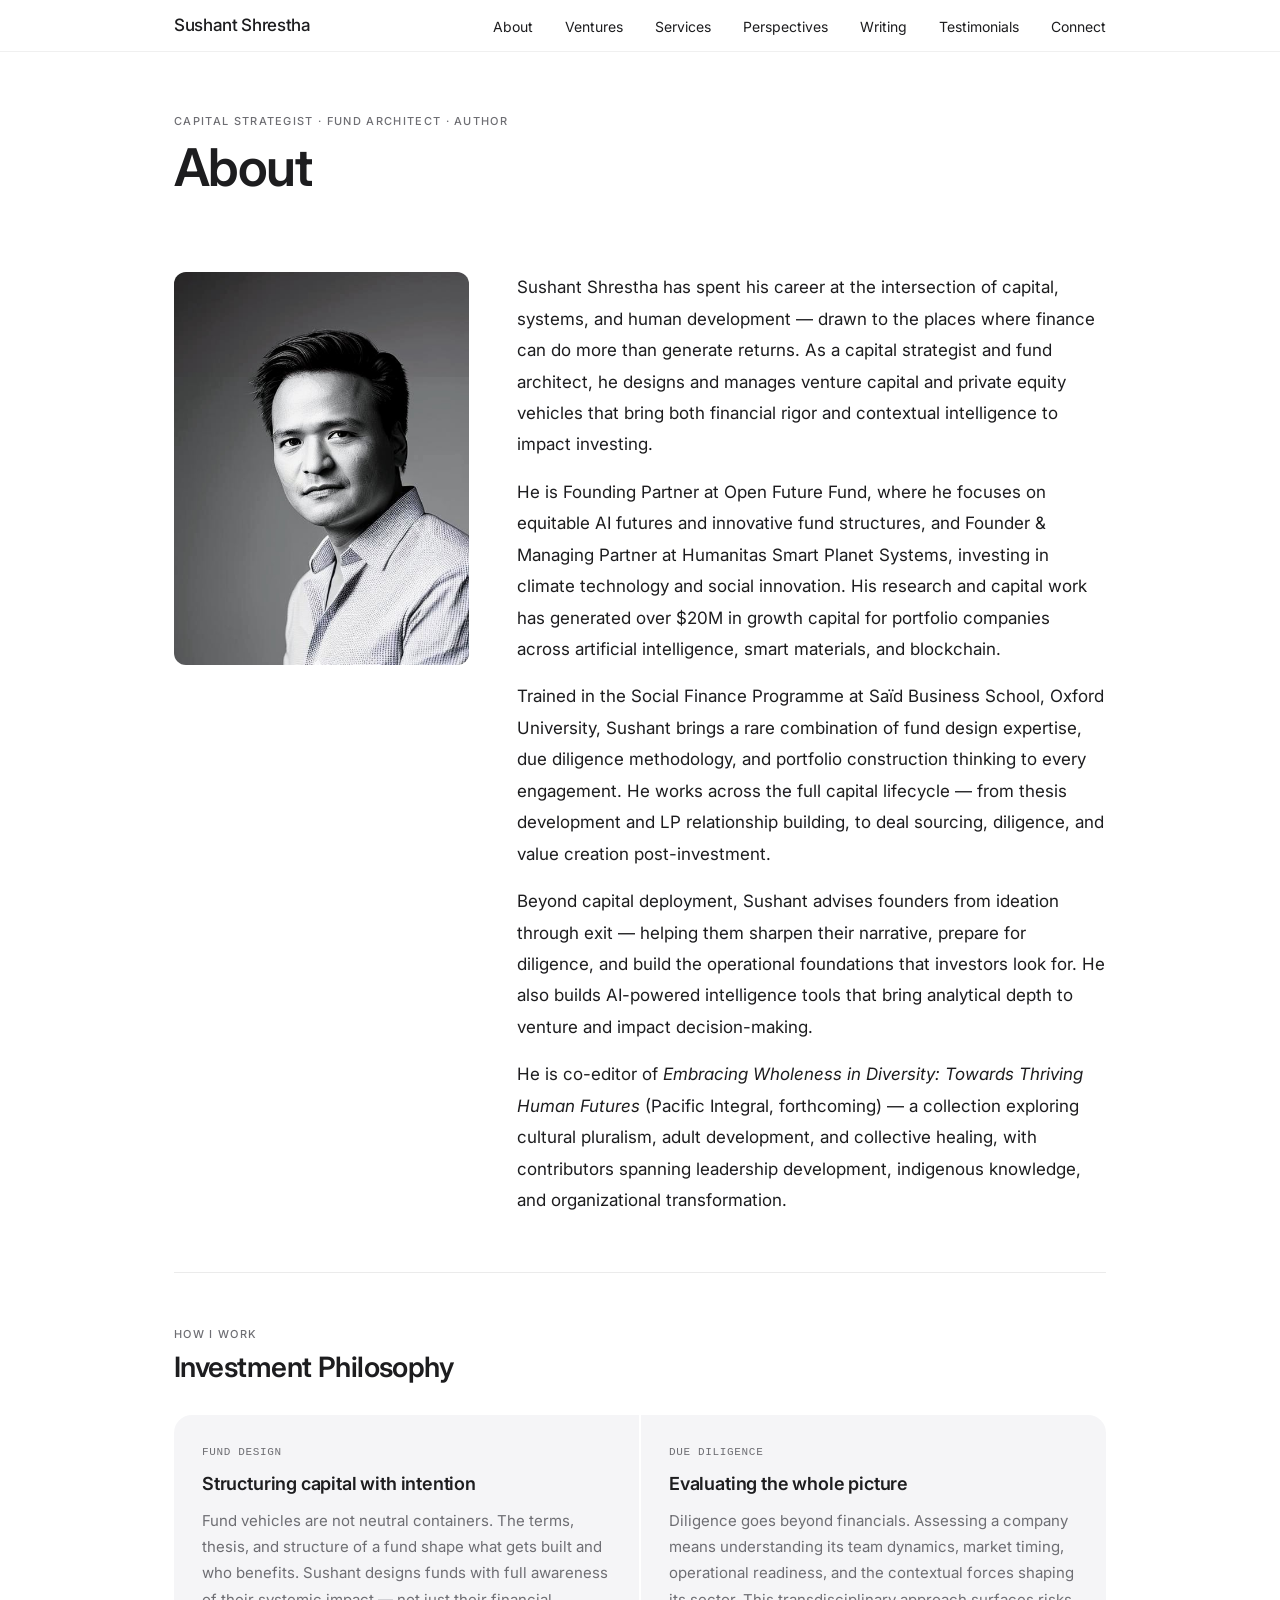
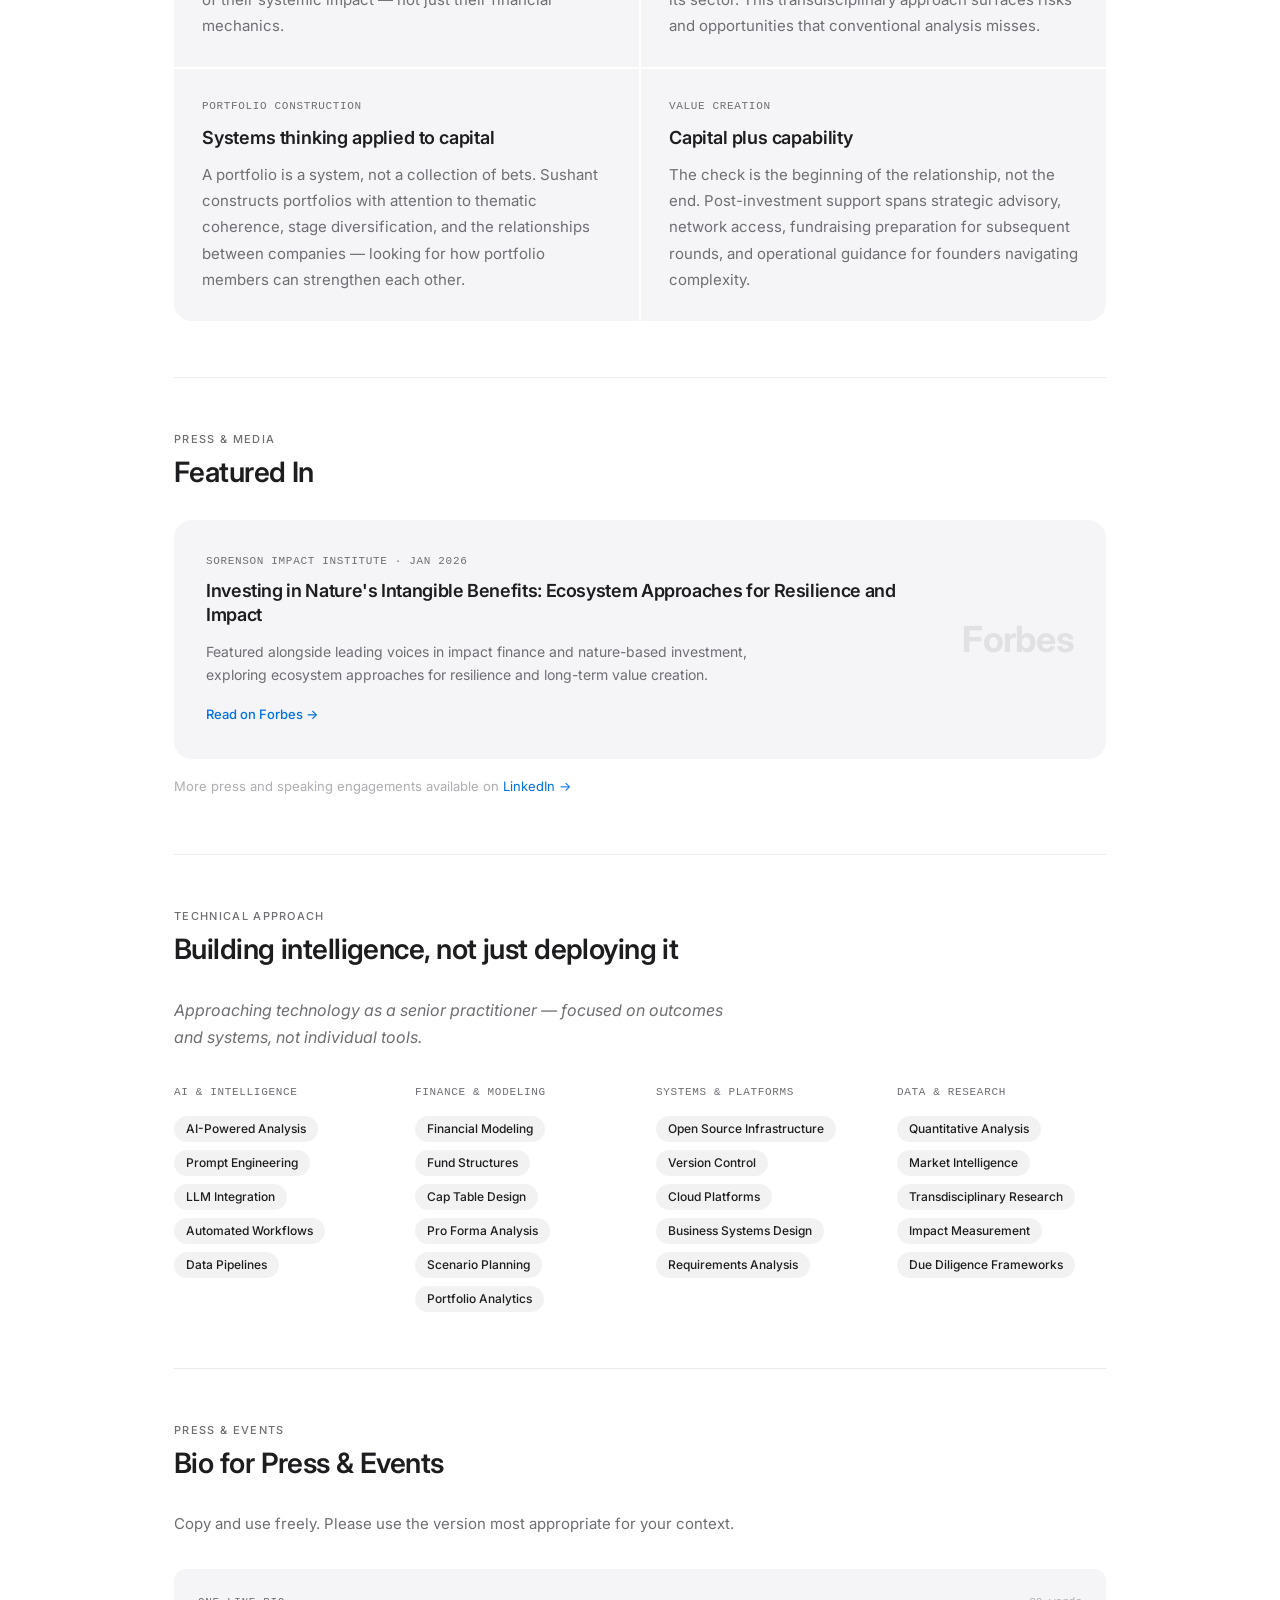
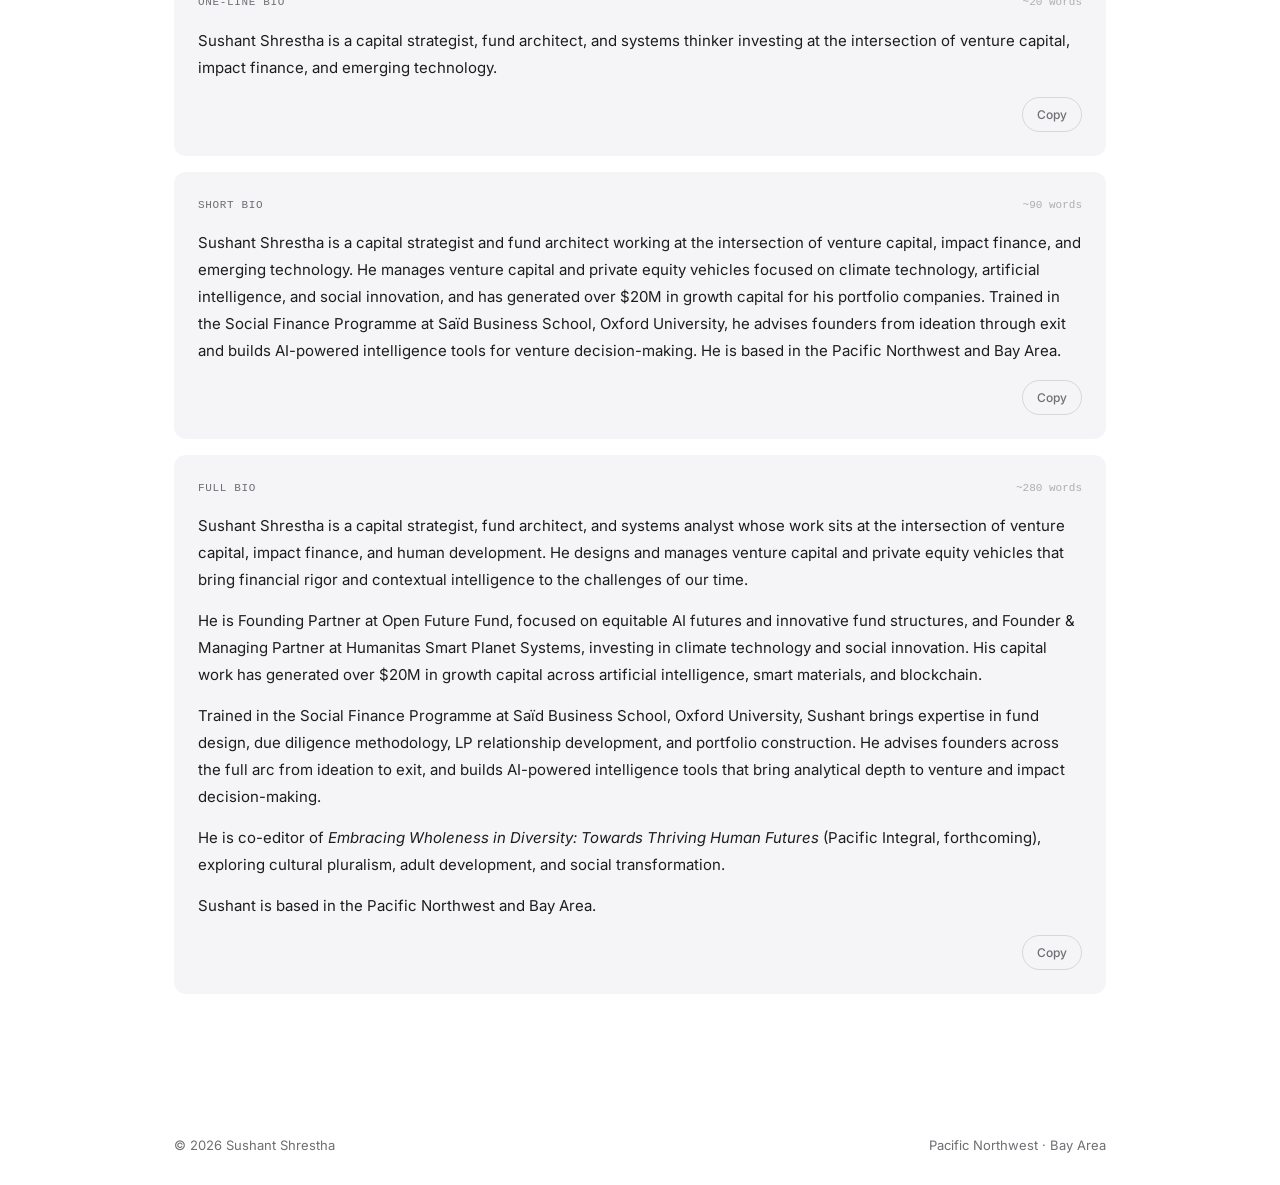
==== pages/about.html @ 0c456485 "Fix headshot image path" ====
﻿<!DOCTYPE html>
<html lang="en">
<head>
  <meta charset="UTF-8">
  <meta name="viewport" content="width=device-width, initial-scale=1.0">
  <meta name="description" content="About Sushant Shrestha — capital strategist, fund architect, and systems thinker investing at the intersection of venture capital, impact finance, and emerging technology.">
  <title>About | Sushant Shrestha</title>
  <link rel="preconnect" href="https://fonts.googleapis.com">
  <link rel="preconnect" href="https://fonts.gstatic.com" crossorigin>
  <link href="https://fonts.googleapis.com/css2?family=Inter:wght@300;400;500;600&display=swap" rel="stylesheet">
  <link rel="stylesheet" href="../assets/css/main.css">
</head>
<body>

  <!-- ── HEADER ── -->
  <header class="site-header">
    <nav class="site-nav" aria-label="Primary">
      <a href="../index.html" class="nav-logo" aria-label="Sushant Shrestha — home">
        <span class="nav-logo-name">Sushant Shrestha</span>
        <span class="nav-logo-tag">VENTURE CAPITAL · SYSTEMS ANALYST · AUTHOR</span>
      </a>
      <button class="nav-toggle" aria-expanded="false" aria-label="Open menu" aria-controls="nav-links">
        <span></span><span></span><span></span>
      </button>
      <ul class="nav-links" id="nav-links">
        <li><a href="about.html">About</a></li>
        <li><a href="ventures.html">Ventures</a></li>
        <li><a href="services.html">Services</a></li>
        <li><a href="teaching.html">Perspectives</a></li>
        <li><a href="writing.html">Writing</a></li>
        <li><a href="testimonials.html">Testimonials</a></li>
        <li><a href="connect.html">Connect</a></li>
      </ul>
    </nav>
  </header>

  <main>

    <!-- ── PAGE HEADER ── -->
    <section class="page-hero">
      <div class="page-hero-inner">
        <p class="kicker">CAPITAL STRATEGIST · FUND ARCHITECT · AUTHOR</p>
        <h1 class="page-hero-name">About</h1>
      </div>
    </section>

    <!-- ── SECTION 1: Photo + Bio ── -->
    <div class="section">
      <div class="about-bio-grid">

        <!-- Left: Photo + metadata card -->
        <div class="about-photo-col">
          <img
            src="../assets/img/biopic.jpg"
            alt="Sushant Shrestha"
            style="width: 100%; border-radius: 12px; object-fit: cover; object-position: center 8%; aspect-ratio: 3/4; display: block;">
        </div>

        <!-- Right: Bio prose -->
        <div class="about-prose">
          <p>Sushant Shrestha has spent his career at the intersection of capital, systems, and human development — drawn to the places where finance can do more than generate returns. As a capital strategist and fund architect, he designs and manages venture capital and private equity vehicles that bring both financial rigor and contextual intelligence to impact investing.</p>
          <p>He is Founding Partner at Open Future Fund, where he focuses on equitable AI futures and innovative fund structures, and Founder &amp; Managing Partner at Humanitas Smart Planet Systems, investing in climate technology and social innovation. His research and capital work has generated over $20M in growth capital for portfolio companies across artificial intelligence, smart materials, and blockchain.</p>
          <p>Trained in the Social Finance Programme at Saïd Business School, Oxford University, Sushant brings a rare combination of fund design expertise, due diligence methodology, and portfolio construction thinking to every engagement. He works across the full capital lifecycle — from thesis development and LP relationship building, to deal sourcing, diligence, and value creation post-investment.</p>
          <p>Beyond capital deployment, Sushant advises founders from ideation through exit — helping them sharpen their narrative, prepare for diligence, and build the operational foundations that investors look for. He also builds AI-powered intelligence tools that bring analytical depth to venture and impact decision-making.</p>
          <p>He is co-editor of <em>Embracing Wholeness in Diversity: Towards Thriving Human Futures</em> (Pacific Integral, forthcoming) — a collection exploring cultural pluralism, adult development, and collective healing, with contributors spanning leadership development, indigenous knowledge, and organizational transformation.</p>
        </div>

      </div>
    </div>

    <hr class="divider">

    <!-- ── SECTION 2: Investment Philosophy ── -->
    <div class="section">
      <div class="section-label">
        <span class="kicker">HOW I WORK</span>
        <h2 class="section-title">Investment Philosophy</h2>
      </div>
      <div class="philosophy-grid">

        <div class="philosophy-card">
          <p class="philosophy-label">FUND DESIGN</p>
          <h3 class="philosophy-title">Structuring capital with intention</h3>
          <p class="philosophy-body">Fund vehicles are not neutral containers. The terms, thesis, and structure of a fund shape what gets built and who benefits. Sushant designs funds with full awareness of their systemic impact — not just their financial mechanics.</p>
        </div>

        <div class="philosophy-card">
          <p class="philosophy-label">DUE DILIGENCE</p>
          <h3 class="philosophy-title">Evaluating the whole picture</h3>
          <p class="philosophy-body">Diligence goes beyond financials. Assessing a company means understanding its team dynamics, market timing, operational readiness, and the contextual forces shaping its sector. This transdisciplinary approach surfaces risks and opportunities that conventional analysis misses.</p>
        </div>

        <div class="philosophy-card">
          <p class="philosophy-label">PORTFOLIO CONSTRUCTION</p>
          <h3 class="philosophy-title">Systems thinking applied to capital</h3>
          <p class="philosophy-body">A portfolio is a system, not a collection of bets. Sushant constructs portfolios with attention to thematic coherence, stage diversification, and the relationships between companies — looking for how portfolio members can strengthen each other.</p>
        </div>

        <div class="philosophy-card">
          <p class="philosophy-label">VALUE CREATION</p>
          <h3 class="philosophy-title">Capital plus capability</h3>
          <p class="philosophy-body">The check is the beginning of the relationship, not the end. Post-investment support spans strategic advisory, network access, fundraising preparation for subsequent rounds, and operational guidance for founders navigating complexity.</p>
        </div>

      </div>
    </div>

    <hr class="divider">

    <!-- ── PRESS & MEDIA ── -->
    <div class="section">
      <div class="section-label">
        <span class="kicker">PRESS &amp; MEDIA</span>
        <h2 class="section-title">Featured In</h2>
      </div>

      <div class="press-card">
        <div class="press-card-text">
          <p class="press-card-kicker">SORENSON IMPACT INSTITUTE · JAN 2026</p>
          <h3 class="press-card-title">Investing in Nature's Intangible Benefits: Ecosystem Approaches for Resilience and Impact</h3>
          <p class="press-card-desc">Featured alongside leading voices in impact finance and nature-based investment, exploring ecosystem approaches for resilience and long-term value creation.</p>
          <a
            href="https://www.forbes.com/sites/sorensonimpact/2026/01/13/investing-in-natures-intangible-benefits-ecosystem-approaches-for-resilience-and-impact/"
            target="_blank"
            rel="noopener noreferrer"
            class="press-card-link"
          >Read on Forbes →</a>
        </div>
        <div class="press-card-pub" aria-hidden="true">Forbes</div>
      </div>

      <p class="press-more">
        More press and speaking engagements available on
        <a href="https://linkedin.com/in/sushantshrestha" target="_blank" rel="noopener noreferrer">LinkedIn →</a>
      </p>
    </div>

    <hr class="divider">

    <!-- ── SECTION 3: Technical Approach ── -->
    <div class="section">
      <div class="section-label">
        <span class="kicker">TECHNICAL APPROACH</span>
        <h2 class="section-title">Building intelligence, not just deploying it</h2>
      </div>
      <p class="about-tech-intro">Approaching technology as a senior practitioner — focused on outcomes and systems, not individual tools.</p>
      <div class="tech-pill-grid">

        <div class="pill-group">
          <span class="pill-group-label">AI &amp; INTELLIGENCE</span>
          <div class="pill-group-tags">
            <span class="tag">AI-Powered Analysis</span>
            <span class="tag">Prompt Engineering</span>
            <span class="tag">LLM Integration</span>
            <span class="tag">Automated Workflows</span>
            <span class="tag">Data Pipelines</span>
          </div>
        </div>

        <div class="pill-group">
          <span class="pill-group-label">FINANCE &amp; MODELING</span>
          <div class="pill-group-tags">
            <span class="tag">Financial Modeling</span>
            <span class="tag">Fund Structures</span>
            <span class="tag">Cap Table Design</span>
            <span class="tag">Pro Forma Analysis</span>
            <span class="tag">Scenario Planning</span>
            <span class="tag">Portfolio Analytics</span>
          </div>
        </div>

        <div class="pill-group">
          <span class="pill-group-label">SYSTEMS &amp; PLATFORMS</span>
          <div class="pill-group-tags">
            <span class="tag">Open Source Infrastructure</span>
            <span class="tag">Version Control</span>
            <span class="tag">Cloud Platforms</span>
            <span class="tag">Business Systems Design</span>
            <span class="tag">Requirements Analysis</span>
          </div>
        </div>

        <div class="pill-group">
          <span class="pill-group-label">DATA &amp; RESEARCH</span>
          <div class="pill-group-tags">
            <span class="tag">Quantitative Analysis</span>
            <span class="tag">Market Intelligence</span>
            <span class="tag">Transdisciplinary Research</span>
            <span class="tag">Impact Measurement</span>
            <span class="tag">Due Diligence Frameworks</span>
          </div>
        </div>

      </div>
    </div>

    <hr class="divider">

    <!-- ── SECTION 4: Bio for Press & Events ── -->
    <div class="section">
      <div class="section-label">
        <span class="kicker">PRESS &amp; EVENTS</span>
        <h2 class="section-title">Bio for Press &amp; Events</h2>
      </div>
      <p class="about-press-intro">Copy and use freely. Please use the version most appropriate for your context.</p>
      <div class="bio-cards">

        <!-- One-liner -->
        <div class="bio-card">
          <div class="bio-card-header">
            <span class="bio-card-label">ONE-LINE BIO</span>
            <span class="bio-card-count">~20 words</span>
          </div>
          <div class="bio-card-text">
            <p>Sushant Shrestha is a capital strategist, fund architect, and systems thinker investing at the intersection of venture capital, impact finance, and emerging technology.</p>
          </div>
          <div class="bio-card-footer">
            <button class="copy-btn" type="button">Copy</button>
          </div>
        </div>

        <!-- Short bio -->
        <div class="bio-card">
          <div class="bio-card-header">
            <span class="bio-card-label">SHORT BIO</span>
            <span class="bio-card-count">~90 words</span>
          </div>
          <div class="bio-card-text">
            <p>Sushant Shrestha is a capital strategist and fund architect working at the intersection of venture capital, impact finance, and emerging technology. He manages venture capital and private equity vehicles focused on climate technology, artificial intelligence, and social innovation, and has generated over $20M in growth capital for his portfolio companies. Trained in the Social Finance Programme at Saïd Business School, Oxford University, he advises founders from ideation through exit and builds AI-powered intelligence tools for venture decision-making. He is based in the Pacific Northwest and Bay Area.</p>
          </div>
          <div class="bio-card-footer">
            <button class="copy-btn" type="button">Copy</button>
          </div>
        </div>

        <!-- Full bio -->
        <div class="bio-card">
          <div class="bio-card-header">
            <span class="bio-card-label">FULL BIO</span>
            <span class="bio-card-count">~280 words</span>
          </div>
          <div class="bio-card-text">
            <p>Sushant Shrestha is a capital strategist, fund architect, and systems analyst whose work sits at the intersection of venture capital, impact finance, and human development. He designs and manages venture capital and private equity vehicles that bring financial rigor and contextual intelligence to the challenges of our time.</p>
            <p>He is Founding Partner at Open Future Fund, focused on equitable AI futures and innovative fund structures, and Founder &amp; Managing Partner at Humanitas Smart Planet Systems, investing in climate technology and social innovation. His capital work has generated over $20M in growth capital across artificial intelligence, smart materials, and blockchain.</p>
            <p>Trained in the Social Finance Programme at Saïd Business School, Oxford University, Sushant brings expertise in fund design, due diligence methodology, LP relationship development, and portfolio construction. He advises founders across the full arc from ideation to exit, and builds AI-powered intelligence tools that bring analytical depth to venture and impact decision-making.</p>
            <p>He is co-editor of <em>Embracing Wholeness in Diversity: Towards Thriving Human Futures</em> (Pacific Integral, forthcoming), exploring cultural pluralism, adult development, and social transformation.</p>
            <p>Sushant is based in the Pacific Northwest and Bay Area.</p>
          </div>
          <div class="bio-card-footer">
            <button class="copy-btn" type="button">Copy</button>
          </div>
        </div>

      </div>
    </div>

  </main>

  <!-- ── FOOTER ── -->
  <footer class="site-footer">
    <div class="footer-inner">
      <span>© 2026 Sushant Shrestha</span>
      <span>Pacific Northwest · Bay Area</span>
    </div>
  </footer>

  <script src="../assets/js/main.js"></script>

  <script>
    (function () {
      document.querySelectorAll('.copy-btn').forEach(function (btn) {
        btn.addEventListener('click', function () {
          var textEl = btn.closest('.bio-card').querySelector('.bio-card-text');
          var text = textEl.innerText.trim();
          navigator.clipboard.writeText(text).then(function () {
            btn.textContent = 'Copied ✓';
            setTimeout(function () { btn.textContent = 'Copy'; }, 2200);
          }).catch(function () {
            btn.textContent = 'Try again';
            setTimeout(function () { btn.textContent = 'Copy'; }, 2200);
          });
        });
      });
    })();
  </script>

</body>
</html>
---- assets/css/main.css ----
/* ============================================================
   MAIN.CSS — Sushant Shrestha
   Inter + SF Mono stack · Apple-style minimalism
   ============================================================ */

/* === DESIGN TOKENS === */
:root {
  --bg:        #ffffff;
  --surface:   #f5f5f7;
  --border-col: rgba(0, 0, 0, 0.08);
  --text-1:    #1d1d1f;
  --text-2:    #6e6e73;
  --text-3:    #aeaeb2;
  --accent:    #0071e3;
  --green:     #34c759;
  --green-text: #1a7a37;
  --green-bg:  #e8f9ee;
  --amber-text: #a05c00;
  --amber-bg:  #fff3e0;
  --blue-text: #185fa5;
  --blue-bg:   #e6f1fb;

  --font-sans: 'Inter', system-ui, -apple-system, BlinkMacSystemFont, 'Segoe UI', sans-serif;
  --font-mono: 'SF Mono', 'Fira Code', 'Fira Mono', 'Roboto Mono', monospace;

  --border:      1px solid rgba(0, 0, 0, 0.08);
  --radius-pill: 980px;
  --radius-card: 18px;

  --max-w:      980px;
  --pad-x:      24px;
  --section-v:  56px;
  --header-h:   52px;
}

/* === RESET === */
*, *::before, *::after { box-sizing: border-box; }

html {
  font-size: 16px !important;
  overflow-y: scroll;
  scroll-behavior: auto;
  -webkit-text-size-adjust: 100%;
}

body {
  margin: 0;
  padding: 0;
  background: var(--bg);
  color: var(--text-1);
  font-family: 'Inter', sans-serif;
  font-size: 16px !important;
  font-weight: 400;
  line-height: 1.75;
  -webkit-font-smoothing: antialiased;
  -moz-osx-font-smoothing: grayscale;
  display: flex;
  flex-direction: column;
  min-height: 100vh;
  overflow-y: scroll;
}

body.nav-open { overflow: hidden; }

a {
  color: var(--accent);
  text-decoration: none;
  transition: opacity 0.15s ease;
}
a:hover { opacity: 0.75; }
a:focus-visible { outline: 2px solid var(--accent); outline-offset: 3px; }

h1, h2, h3, h4, h5, h6 {
  font-family: var(--font-sans);
  font-weight: 600;
  margin: 0;
  color: var(--text-1);
  letter-spacing: -0.02em;
  line-height: 1.1;
}

p { margin: 0; }
ul, ol { margin: 0; padding: 0; list-style: none; }
button { cursor: pointer; background: none; border: none; padding: 0; font: inherit; }
img { max-width: 100%; height: auto; display: block; }
/* === LAYOUT — single source of truth for content width === */
.page-wrapper,
main,
.content,
.site-content,
.container {
  max-width: 980px;
  margin: 0 auto;
  padding: 0 24px 56px;
  box-sizing: border-box;
  width: 100%;
}

/* main overrides: flex growth + fixed-nav offset */
main {
  flex: 1;
  padding-top: 52px !important;
}

/* sections inherit main's horizontal padding — no extra indent */
.section {
  padding: var(--section-v) 0;
  max-width: var(--max-w);
  margin: 0 auto;
}

hr.divider {
  border: none;
  border-top: var(--border);
  margin: 0;
}

/* === TYPOGRAPHY UTILITIES === */
.kicker {
  font-family: 'Inter', sans-serif !important;
  font-size: 11px !important;
  font-weight: 500 !important;
  letter-spacing: 0.12em !important;
  text-transform: uppercase !important;
  color: #6e6e73 !important;
  line-height: 1 !important;
  display: block !important;
  margin-bottom: 12px !important;
}

/* Section numbers removed from visual design */
.section-num { display: none; }

.section-label {
  margin-bottom: 2rem;
}

.section-title {
  font-family: var(--font-sans);
  font-size: 28px;
  font-weight: 600;
  letter-spacing: -0.02em;
  color: var(--text-1);
  margin: 0;
}

/* === HEADER / NAV === */
.site-header {
  position: fixed !important;
  top: 0;
  left: 0;
  right: 0;
  width: 100%;
  z-index: 1000;
  height: var(--header-h);
  background: rgba(255, 255, 255, 0.92);
  backdrop-filter: blur(20px);
  -webkit-backdrop-filter: blur(20px);
  border-bottom: 1px solid rgba(0, 0, 0, 0.06);
}

.site-nav {
  max-width: var(--max-w);
  margin: 0 auto;
  padding: 0 var(--pad-x);
  height: 100%;
  display: flex;
  align-items: center;
  justify-content: space-between;
  gap: 2rem;
}

.nav-logo {
  display: block;
  text-decoration: none;
  flex-shrink: 0;
  color: inherit;
}
.nav-logo:hover { opacity: 1; }

.nav-logo-name {
  font-family: var(--font-sans);
  font-size: 17px;
  font-weight: 500;
  color: var(--text-1);
  line-height: 1;
  letter-spacing: -0.02em;
  transition: color 0.15s;
}
.nav-logo:hover .nav-logo-name { color: var(--accent); }

/* Tagline hidden in this design */
.nav-logo-tag { display: none; }

/* Mobile toggle — hidden on desktop */
.nav-toggle {
  display: none;
  flex-direction: column;
  align-items: center;
  justify-content: center;
  gap: 5px;
  width: 2.25rem;
  height: 2.25rem;
  background: transparent;
  border: none;
  flex-shrink: 0;
}

.nav-toggle span {
  display: block;
  width: 18px;
  height: 1.5px;
  background: var(--text-1);
  border-radius: 2px;
  transition: transform 0.22s ease, opacity 0.22s ease;
}
.nav-toggle[aria-expanded="true"] span:nth-child(1) { transform: translateY(6.5px) rotate(45deg); }
.nav-toggle[aria-expanded="true"] span:nth-child(2) { opacity: 0; }
.nav-toggle[aria-expanded="true"] span:nth-child(3) { transform: translateY(-6.5px) rotate(-45deg); }

.nav-links {
  display: flex;
  align-items: center;
  gap: clamp(1.25rem, 2.5vw, 2rem);
}

.nav-links a {
  font-family: var(--font-sans);
  font-size: 14px;
  font-weight: 400;
  color: var(--text-1);
  text-decoration: none;
  letter-spacing: 0;
  transition: color 0.15s;
}
.nav-links a:hover,
.nav-links a.active { color: var(--accent); opacity: 1; }

/* Nav protection — prevent any page-level font-size from cascading in */
nav, nav * { font-size: inherit; }

nav .logo,
nav .site-name,
nav .nav-logo,
.nav-logo-name {
  font-family: 'Inter', sans-serif !important;
  font-size: 17px !important;
  font-weight: 500 !important;
  color: #1d1d1f !important;
}

nav a,
.nav-links a {
  font-family: 'Inter', sans-serif !important;
  font-size: 14px !important;
  font-weight: 400 !important;
  color: #1d1d1f !important;
  text-decoration: none !important;
}

/* === FOOTER === */
.site-footer {
  padding: 28px 0;
  margin-top: auto;
  border-top: none;
}

.footer-inner {
  max-width: var(--max-w);
  margin: 0 auto;
  padding: 0 var(--pad-x);
  display: flex;
  justify-content: space-between;
  align-items: center;
  flex-wrap: wrap;
  gap: 0.5rem;
  font-family: var(--font-sans);
  font-size: 13px;
  color: var(--text-2);
}

/* === BUTTONS === */
.btn {
  display: inline-flex;
  align-items: center;
  justify-content: center;
  padding: 12px 24px;
  font-family: var(--font-sans);
  font-size: 15px;
  font-weight: 500;
  letter-spacing: 0;
  border-radius: var(--radius-pill);
  line-height: 1;
  transition: opacity 0.15s, background 0.15s;
  text-decoration: none;
  cursor: pointer;
}

.btn-primary {
  background: var(--accent);
  color: #ffffff;
  border: none;
}
.btn-primary:hover { opacity: 0.88; }

.btn-secondary {
  background: transparent;
  color: var(--text-1);
  border: 1px solid rgba(0, 0, 0, 0.15);
}
.btn-secondary:hover { border-color: rgba(0, 0, 0, 0.3); opacity: 1; }

/* === TAGS === */
.tags {
  display: flex;
  flex-wrap: wrap;
  gap: 6px;
  margin-top: 1rem;
}

.tag {
  font-family: var(--font-sans);
  font-size: 12px;
  font-weight: 500;
  color: var(--text-1);
  background: rgba(0, 0, 0, 0.05);
  border: none;
  border-radius: var(--radius-pill);
  padding: 4px 12px;
  line-height: 1.5;
}

/* === BADGES === */
.badge {
  display: inline-flex;
  align-items: center;
  font-family: var(--font-sans);
  font-size: 11px;
  font-weight: 600;
  letter-spacing: 0;
  text-transform: none;
  border-radius: var(--radius-pill);
  padding: 3px 10px;
  white-space: nowrap;
}

/* No dot in Apple-style badges */
.badge::before { display: none; }

.badge-active {
  color: var(--green-text);
  background: var(--green-bg);
  border: none;
}

.badge-building {
  color: var(--amber-text);
  background: var(--amber-bg);
  border: none;
}

.badge-soon {
  color: var(--text-2);
  background: var(--surface);
  border: none;
}

.badge-delivering {
  color: var(--blue-text);
  background: var(--blue-bg);
  border: none;
}

/* === STACK PANEL — clean card (no terminal aesthetic) === */
/* === STACK PANEL — Terminal window === */
.stack-panel {
  background: #1e1e1e;
  border-radius: 12px;
  overflow: hidden;
  box-shadow: 0 20px 60px rgba(0, 0, 0, 0.18);
  font-family: var(--font-mono);
  border: none;
  min-width: 360px;
  max-width: 400px;
}

.stack-panel-header {
  background: #2d2d2d;
  padding: 12px 16px;
  display: flex;
  align-items: center;
  gap: 8px;
  border-bottom: none;
}

.stack-dots {
  display: flex;
  gap: 6px;
  flex-shrink: 0;
}

/* Terminal traffic-light dots */
.stack-panel .dot { width: 10px; height: 10px; border-radius: 50%; }
.stack-panel .dot-red    { background: #ff5f57; }
.stack-panel .dot-yellow { background: #febc2e; }
.stack-panel .dot-green  { background: #28c840; }

.stack-panel-label {
  font-family: var(--font-sans);
  font-size: 12px;
  font-weight: 400;
  color: #808080;
  flex: 1;
  text-align: center;
  letter-spacing: 0;
}

.stack-panel-body {
  padding: 20px 24px 24px;
  background: #1e1e1e;
}

/* Prompt line */
.term-prompt-line {
  font-family: var(--font-mono);
  font-size: 12px;
  line-height: 1.5;
  margin-bottom: 14px;
  display: flex;
  align-items: baseline;
  flex-wrap: nowrap;
}

.term-prompt { color: #98c379; }
.term-sep    { color: #abb2bf; white-space: pre; }
.term-cmd    { color: #e5c07b; }

/* Blinking cursor */
.term-cursor {
  display: inline-block;
  color: #e5c07b;
  animation: term-blink 0.6s step-end infinite;
  line-height: 1;
}
.term-cursor.is-done { display: none; }

@keyframes term-blink {
  0%, 100% { opacity: 1; }
  50%       { opacity: 0; }
}

/* Profile rows */
.stack-row {
  display: grid;
  grid-template-columns: 110px 1fr;
  gap: 0.5rem;
  padding: 5px 0;
  font-size: 12px;
  line-height: 1.55;
  border-bottom: 1px solid rgba(255, 255, 255, 0.06);
  opacity: 0;
  transform: translateY(4px);
  transition: opacity 0.3s ease, transform 0.3s ease;
}
.stack-row:last-child { border-bottom: none; }
.stack-row.term-revealed { opacity: 1; transform: translateY(0); }

.stack-key { color: #5c6370; }
.stack-val { color: #abb2bf; }

/* === METRICS BAR === */
.metrics-bar {
  border-top: none;
  border-bottom: none;
}

.metrics-inner {
  max-width: var(--max-w);
  margin: 0 auto;
  padding: 40px 0;
  display: grid;
  grid-template-columns: repeat(3, 1fr);
  gap: 2rem;
}

/* Remove inter-column borders */
.metric { padding: 0; }
.metric:not(:last-child) { border-right: none; }

.metric-value {
  font-family: var(--font-sans);
  font-size: clamp(28px, 4vw, 48px);
  font-weight: 600;
  letter-spacing: -0.03em;
  color: var(--text-1);
  margin-bottom: 0.375rem;
  line-height: 1;
}

.metric-label {
  font-family: var(--font-sans);
  font-size: 15px;
  font-weight: 400;
  letter-spacing: 0;
  color: var(--text-2);
  line-height: 1.4;
}

/* === CAP GRID — Apple connected-card style === */
.cap-grid {
  display: grid;
  grid-template-columns: repeat(3, 1fr);
  gap: 2px;
}

.cap-card {
  background: var(--surface);
  border: none;
  border-radius: 0;
  padding: 32px;
}
.cap-grid .cap-card:first-child { border-radius: var(--radius-card) 0 0 var(--radius-card); }
.cap-grid .cap-card:last-child  { border-radius: 0 var(--radius-card) var(--radius-card) 0; }

.cap-card-domain {
  font-family: var(--font-sans);
  font-size: 11px;
  font-weight: 500;
  letter-spacing: 0.06em;
  text-transform: uppercase;
  color: var(--text-2);
  margin-bottom: 0.5rem;
}

.cap-card-title {
  font-family: var(--font-sans);
  font-size: 19px;
  font-weight: 600;
  letter-spacing: -0.02em;
  color: var(--text-1);
  margin-bottom: 0.625rem;
}

.cap-card-body {
  font-size: 14px;
  font-weight: 400;
  color: var(--text-2);
  line-height: 1.65;
  margin-bottom: 0.625rem;
}

/* === BOOK CALLOUT === */
.section--compact {
  padding-top: calc(var(--section-v) / 2);
  padding-bottom: calc(var(--section-v) / 2);
}

.book-callout {
  background: var(--surface);
  border: none;
  border-left: 3px solid var(--accent);
  border-radius: 0 var(--radius-card) var(--radius-card) 0;
  padding: 1.5rem 1.5rem 1.5rem 1.75rem;
  max-width: 640px;
  margin: 0 auto;
}

.book-title {
  font-family: var(--font-sans);
  font-size: 20px;
  font-weight: 600;
  letter-spacing: -0.02em;
  color: var(--text-1);
  margin: 0.4rem 0 0.2rem;
  line-height: 1.2;
}

.book-subtitle {
  font-family: var(--font-sans);
  font-size: 13px;
  font-weight: 400;
  letter-spacing: 0;
  color: var(--text-2);
  margin-bottom: 0.75rem;
}

.book-body {
  font-size: 14px;
  color: #6e6e73;
  line-height: 1.7;
  font-weight: 400;
  margin-bottom: 1rem;
  max-width: 580px;
}

.book-callout .subtle-link {
  font-size: 13px;
  padding: 8px 0;
}

/* === HERO — homepage === */
.hero-wrap {
  max-width: var(--max-w);
  margin: 0 auto;
  padding: clamp(3rem, 6vw, 6rem) 0;
  display: grid;
  grid-template-columns: 5fr 3fr;
  gap: 3rem;
  align-items: center;
}

.hero-headline {
  font-family: var(--font-sans);
  font-size: clamp(40px, 6vw, 64px);
  font-weight: 600;
  letter-spacing: -0.03em;
  line-height: 1.05;
  color: var(--text-1);
  margin: 0.75rem 0 1.25rem;
}
.hero-headline em {
  font-style: italic;
  font-weight: 300;
}

.hero-subtitle {
  font-size: 17px;
  color: var(--text-2);
  font-weight: 400;
  line-height: 1.75;
  max-width: 480px;
  margin-bottom: 2rem;
}

.hero-ctas { display: flex; gap: 0.75rem; flex-wrap: wrap; }

/* === PAGE HERO — inner pages === */
.page-hero {
  padding: clamp(3rem, 5vw, 5rem) 0 40px;
  border-bottom: none;
}

/* Tighten the gap between page header and first content section */
.page-hero + .section {
  padding-top: 28px;
}

.page-hero-inner {
  max-width: var(--max-w);
  margin: 0 auto;
}

.page-hero-name {
  font-family: var(--font-sans);
  font-size: clamp(36px, 5vw, 52px);
  font-weight: 600;
  letter-spacing: -0.03em;
  color: var(--text-1);
  margin-bottom: 0.5rem;
}

.page-hero-role {
  font-family: var(--font-sans);
  font-size: 13px;
  font-weight: 500;
  letter-spacing: 0.06em;
  text-transform: uppercase;
  color: var(--text-2);
  margin-bottom: 0.5rem;
}

.page-hero-title {
  font-family: var(--font-sans);
  font-size: clamp(36px, 5vw, 52px);
  font-weight: 600;
  letter-spacing: -0.03em;
  color: var(--text-1);
  margin: 0.5rem 0;
}

.page-intro {
  max-width: 600px;
  color: var(--text-2);
  font-size: 17px;
  font-weight: 400;
  line-height: 1.75;
  margin-top: 0.75rem;
}

/* === TWO-COL LAYOUT === */
.two-col {
  display: grid;
  grid-template-columns: 1fr 280px;
  gap: 4rem;
  align-items: start;
}

/* === META SIDEBAR === */
.meta-sidebar {
  font-family: var(--font-mono);
  font-size: 11px;
  line-height: 1.6;
  position: sticky;
  top: calc(var(--header-h) + 2rem);
  background: var(--surface);
  border-radius: var(--radius-card);
  padding: 1.5rem;
}

.meta-row {
  display: grid;
  grid-template-columns: 80px 1fr;
  gap: 0.5rem;
  padding: 0.5rem 0;
  border-bottom: 1px solid rgba(0, 0, 0, 0.05);
}
.meta-row:last-child { border-bottom: none; }

.meta-key { color: var(--text-3); }
.meta-val { color: var(--text-1); }

/* === DATA TABLE === */
.data-table {
  width: 100%;
  border-collapse: collapse;
}

.data-table thead tr { border-bottom: var(--border); }

.data-table th {
  font-family: var(--font-sans);
  font-size: 11px;
  font-weight: 500;
  letter-spacing: 0.06em;
  text-transform: uppercase;
  color: var(--text-2);
  text-align: left;
  padding: 0 1.5rem 0.875rem 0;
}

.data-table td {
  padding: 1.125rem 1.5rem 1.125rem 0;
  border-bottom: 1px solid rgba(0, 0, 0, 0.06);
  vertical-align: top;
  font-family: var(--font-sans);
  font-weight: 400;
  font-size: 15px;
  color: var(--text-2);
}
.data-table tr:last-child td { border-bottom: none; }

.data-table td.td-strong {
  color: var(--text-1);
  font-weight: 500;
}

.data-table td .td-sub {
  display: block;
  font-family: var(--font-mono);
  font-size: 11px;
  color: var(--text-3);
  margin-top: 2px;
}

/* === TECH GRID — Apple 4-col connected === */
.tech-grid {
  display: grid;
  grid-template-columns: repeat(4, 1fr);
  gap: 2px;
}

.tech-card {
  background: var(--surface);
  border: none;
  border-radius: 0;
  padding: 24px;
}
.tech-grid .tech-card:first-child { border-radius: var(--radius-card) 0 0 var(--radius-card); }
.tech-grid .tech-card:last-child  { border-radius: 0 var(--radius-card) var(--radius-card) 0; }

.tech-card-label {
  font-family: var(--font-sans);
  font-size: 11px;
  font-weight: 500;
  letter-spacing: 0.06em;
  text-transform: uppercase;
  color: var(--text-2);
  margin-bottom: 0.75rem;
  padding-bottom: 0.5rem;
  border-bottom: 1px solid rgba(0, 0, 0, 0.06);
}

.tech-primary {
  font-family: var(--font-sans);
  font-size: 13px;
  font-weight: 600;
  letter-spacing: -0.01em;
  color: var(--text-1);
  margin-bottom: 0.375rem;
  line-height: 1.6;
}

.tech-secondary {
  font-family: var(--font-mono);
  font-size: 11px;
  color: var(--text-2);
  line-height: 1.6;
}

/* === SERVICE CARDS — stacked, each fully rounded === */
.service-card {
  background: var(--surface);
  border: none;
  border-radius: var(--radius-card);
  padding: 32px;
}
.service-card + .service-card { margin-top: 2px; }

.service-audience {
  font-family: var(--font-sans);
  font-size: 11px;
  font-weight: 500;
  letter-spacing: 0.06em;
  text-transform: uppercase;
  color: var(--text-2);
  margin-bottom: 0.375rem;
}

.service-title {
  font-family: var(--font-sans);
  font-size: clamp(20px, 2.5vw, 24px);
  font-weight: 600;
  letter-spacing: -0.02em;
  color: var(--text-1);
  margin-bottom: 1rem;
}

.service-body {
  font-size: 15px;
  color: var(--text-2);
  font-weight: 400;
  line-height: 1.75;
  max-width: 640px;
  margin-bottom: 1.125rem;
}

/* === INTELLIGENCE CARDS — Apple connected 3-col === */
.intel-grid {
  display: grid;
  grid-template-columns: repeat(3, 1fr);
  gap: 2px;
}

.intel-card {
  background: var(--surface);
  border: none;
  border-radius: 0;
  padding: 32px;
  display: flex;
  flex-direction: column;
  gap: 0.75rem;
}
.intel-grid .intel-card:first-child { border-radius: var(--radius-card) 0 0 var(--radius-card); }
.intel-grid .intel-card:last-child  { border-radius: 0 var(--radius-card) var(--radius-card) 0; }

.intel-card-title {
  font-family: var(--font-sans);
  font-size: 18px;
  font-weight: 600;
  letter-spacing: -0.02em;
  color: var(--text-1);
}

.intel-card-body {
  font-size: 14px;
  color: var(--text-2);
  font-weight: 400;
  line-height: 1.65;
  flex: 1;
}

.intel-note {
  font-size: 14px;
  font-style: italic;
  color: var(--text-3);
  line-height: 1.75;
  margin-top: 2rem;
}

/* === CONNECT — external link list === */
.ext-links { display: flex; flex-direction: column; }

.ext-link-item {
  display: flex;
  align-items: center;
  justify-content: space-between;
  padding: 1.125rem 0;
  border-bottom: 1px solid rgba(0, 0, 0, 0.06);
  text-decoration: none;
  color: inherit;
}
.ext-link-item:first-child { border-top: 1px solid rgba(0, 0, 0, 0.06); }
.ext-link-item:hover { opacity: 1; }

.ext-link-left { display: flex; flex-direction: column; gap: 3px; }

.ext-link-name {
  font-family: var(--font-sans);
  font-size: 15px;
  font-weight: 500;
  color: var(--text-1);
  transition: color 0.15s;
}

.ext-link-url {
  font-family: var(--font-mono);
  font-size: 11px;
  color: var(--text-3);
  transition: color 0.15s;
}

.ext-link-arrow {
  font-size: 14px;
  color: var(--text-3);
  margin-left: 1rem;
  transition: transform 0.2s, color 0.15s;
}

.ext-link-item:hover .ext-link-name,
.ext-link-item:hover .ext-link-arrow { color: var(--accent); }
.ext-link-item:hover .ext-link-url   { color: var(--text-2); }
.ext-link-item:hover .ext-link-arrow { transform: translateX(4px); }

/* === PHILOSOPHY BLOCK === */
.philosophy-block {
  background: var(--surface);
  border: none;
  border-left: 3px solid var(--accent);
  border-radius: 0 var(--radius-card) var(--radius-card) 0;
  padding: 2.25rem 2.25rem 2.25rem 2.5rem;
  max-width: 720px;
}

.philosophy-text {
  font-family: var(--font-sans);
  font-size: 18px;
  font-weight: 300;
  font-style: italic;
  line-height: 1.72;
  color: var(--text-1);
  margin: 0;
  letter-spacing: -0.01em;
}

/* === SUBTLE LINK === */
.subtle-link {
  font-family: var(--font-sans);
  font-size: 14px;
  font-weight: 500;
  letter-spacing: 0;
  color: var(--accent);
  display: inline-flex;
  align-items: center;
  gap: 0.3rem;
  margin-top: 1.5rem;
}
.subtle-link:hover { opacity: 0.75; }

/* === PROSE === */
.prose {
  font-size: 17px;
  font-weight: 400;
  line-height: 1.75;
  color: var(--text-1);
}
.prose p + p { margin-top: 1.125rem; }

/* === CONNECT PAGE === */
.connect-heading {
  font-family: var(--font-sans);
  font-size: clamp(32px, 5vw, 48px);
  font-weight: 600;
  letter-spacing: -0.03em;
  color: var(--text-1);
  margin-bottom: 1rem;
  line-height: 1.1;
}

.connect-sub {
  font-size: 17px;
  color: var(--text-2);
  font-weight: 400;
  line-height: 1.75;
  max-width: 560px;
  margin-bottom: 2.5rem;
}

.contact-note {
  margin-top: 2rem;
  padding: 1.5rem 2rem;
  background: var(--surface);
  border: none;
  border-radius: var(--radius-card);
  font-size: 14px;
  color: var(--text-2);
  font-weight: 400;
  line-height: 1.75;
  max-width: 560px;
}

/* ============================================================
   RESPONSIVE
   ============================================================ */

/* Tablet — 2-col for 3/4-col grids */
@media (max-width: 900px) {
  .hero-wrap { grid-template-columns: 1fr; gap: 2.5rem; }
  .two-col   { grid-template-columns: 1fr; }
  .meta-sidebar { position: static; }
  .stack-panel { min-width: 0; width: 100%; }

  .cap-grid   { grid-template-columns: repeat(2, 1fr); }
  .tech-grid  { grid-template-columns: repeat(2, 1fr); }
  .intel-grid { grid-template-columns: repeat(2, 1fr); }

  /* Re-round corners for 2-col layout */
  .cap-grid .cap-card,
  .intel-grid .intel-card { border-radius: 0; }

  .cap-grid .cap-card:first-child,
  .intel-grid .intel-card:first-child {
    border-radius: var(--radius-card) 0 0 0;
  }
  .cap-grid .cap-card:nth-child(2),
  .intel-grid .intel-card:nth-child(2) {
    border-radius: 0 var(--radius-card) 0 0;
  }
  .cap-grid .cap-card:last-child,
  .intel-grid .intel-card:last-child {
    border-radius: 0 0 0 var(--radius-card);
  }

  .tech-grid .tech-card { border-radius: 0; }
  .tech-grid .tech-card:first-child { border-radius: var(--radius-card) 0 0 0; }
  .tech-grid .tech-card:nth-child(2){ border-radius: 0 var(--radius-card) 0 0; }
  .tech-grid .tech-card:nth-child(3){ border-radius: 0 0 0 var(--radius-card); }
  .tech-grid .tech-card:last-child  { border-radius: 0 0 var(--radius-card) 0; }
}

/* Mobile */
@media (max-width: 768px) {
  :root { --section-v: 40px; }

  /* Mobile nav */
  .nav-toggle { display: flex; }

  .nav-links {
    position: fixed;
    inset: 0;
    top: var(--header-h);
    flex-direction: column;
    justify-content: flex-start;
    align-items: flex-start;
    gap: 1.5rem;
    padding: 2rem var(--pad-x);
    background: rgba(255, 255, 255, 0.96);
    backdrop-filter: blur(20px);
    -webkit-backdrop-filter: blur(20px);
    border-top: var(--border);
    transform: translateX(100%);
    opacity: 0;
    visibility: hidden;
    transition: transform 0.25s ease, opacity 0.25s ease, visibility 0.25s ease;
    z-index: 99;
  }

  .nav-links.is-open {
    transform: translateX(0);
    opacity: 1;
    visibility: visible;
  }

  .nav-links a { font-size: 17px; font-weight: 500; }

  /* Single-column grids */
  .cap-grid   { grid-template-columns: 1fr; }
  .tech-grid  { grid-template-columns: 1fr; }
  .intel-grid { grid-template-columns: 1fr; }

  /* Restore full card radius in single-column */
  .cap-grid .cap-card,
  .intel-grid .intel-card,
  .tech-grid .tech-card { border-radius: var(--radius-card) !important; }

  /* Metrics — 2-col */
  .metrics-inner { grid-template-columns: repeat(2, 1fr); gap: 2rem; }

  .footer-inner { flex-direction: column; align-items: flex-start; gap: 0.25rem; }
}

/* Small mobile */
@media (max-width: 500px) {
  .metrics-inner { grid-template-columns: 1fr; gap: 2rem; }
  main, .page-wrapper, .content, .site-content, .container {
    padding-left: 16px;
    padding-right: 16px;
  }
}

/* ============================================================
   TESTIMONIALS
   ============================================================ */

/* Full testimonial card */
.testi-stack {
  display: flex;
  flex-direction: column;
  gap: 24px;
}

.testi-card {
  background: var(--surface);
  border-radius: var(--radius-card);
  padding: 24px;
}

.testi-category {
  font-family: var(--font-sans);
  font-size: 11px;
  font-weight: 500;
  color: var(--text-2);
  background: rgba(0, 0, 0, 0.05);
  border-radius: var(--radius-pill);
  padding: 3px 12px;
  display: inline-block;
  margin-bottom: 1.5rem;
  letter-spacing: 0.04em;
}

.testi-quote-mark {
  display: block;
  font-family: var(--font-sans);
  font-size: 80px;
  font-weight: 300;
  color: rgba(0, 0, 0, 0.08);
  line-height: 0.75;
  margin-bottom: 0.5rem;
  user-select: none;
}

.testi-quote {
  font-family: var(--font-sans);
  font-size: 18px;
  font-weight: 400;
  font-style: italic;
  line-height: 1.75;
  color: var(--text-1);
  margin: 0;
}

.testi-divider {
  border: none;
  border-top: 1px solid rgba(0, 0, 0, 0.08);
  margin: 28px 0;
}

.testi-attribution {
  display: flex;
  align-items: flex-start;
  justify-content: space-between;
  flex-wrap: wrap;
  gap: 1rem;
  margin-bottom: 1.25rem;
}

.testi-attr-left {
  display: flex;
  align-items: center;
  gap: 0.875rem;
}

.testi-avatar {
  width: 48px;
  height: 48px;
  border-radius: 50%;
  background: #e8e8ed;
  font-family: var(--font-sans);
  font-size: 15px;
  font-weight: 600;
  color: var(--text-1);
  display: flex;
  align-items: center;
  justify-content: center;
  flex-shrink: 0;
  letter-spacing: -0.01em;
}

.testi-person-name {
  font-family: var(--font-sans);
  font-size: 16px;
  font-weight: 600;
  color: var(--text-1);
  letter-spacing: -0.01em;
  line-height: 1.3;
  margin: 0 0 2px;
}

.testi-person-title {
  font-family: var(--font-sans);
  font-size: 14px;
  font-weight: 400;
  color: var(--text-2);
  margin: 0;
  line-height: 1.4;
}

.testi-linkedin {
  font-family: var(--font-sans);
  font-size: 13px;
  font-weight: 400;
  color: var(--accent);
  white-space: nowrap;
  flex-shrink: 0;
  padding-top: 2px;
}
.testi-linkedin:hover { opacity: 0.75; }

.testi-context {
  font-family: var(--font-sans);
  font-size: 14px;
  font-weight: 400;
  font-style: italic;
  color: var(--text-2);
  line-height: 1.6;
  margin: 0;
}

.testi-more-note {
  text-align: center;
  margin-top: 28px;
  font-family: var(--font-sans);
  font-size: 14px;
  color: var(--text-3);
}
.testi-more-note a { font-size: 14px; }

/* Homepage preview — 2-col grid */
.testi-preview-grid {
  display: grid;
  grid-template-columns: repeat(2, 1fr);
  gap: 16px;
}

.testi-preview-card {
  background: var(--surface);
  border-radius: var(--radius-card);
  padding: 28px;
}

.testi-preview-mark {
  display: block;
  font-family: var(--font-sans);
  font-size: 56px;
  font-weight: 300;
  color: rgba(0, 0, 0, 0.08);
  line-height: 0.75;
  margin-bottom: 0.375rem;
  user-select: none;
}

.testi-pull-quote {
  font-family: var(--font-sans);
  font-size: 16px;
  font-weight: 400;
  font-style: italic;
  line-height: 1.7;
  color: var(--text-1);
  margin: 0 0 1rem;
}

.testi-preview-name {
  font-family: var(--font-sans);
  font-size: 14px;
  font-weight: 600;
  color: var(--text-1);
  letter-spacing: -0.01em;
  margin: 0 0 2px;
}

.testi-preview-title {
  font-family: var(--font-sans);
  font-size: 13px;
  font-weight: 400;
  color: var(--text-2);
  margin: 0;
}

.testi-preview-cta {
  text-align: center;
  margin-top: 2rem;
}

.testi-preview-cta a {
  font-family: var(--font-sans);
  font-size: 15px;
  font-weight: 500;
  color: var(--accent);
}
.testi-preview-cta a:hover { opacity: 0.75; }

/* Responsive testimonials */
@media (max-width: 768px) {
  .testi-card  { padding: 20px; }
  .testi-quote { font-size: 16px; }
  .testi-preview-grid { grid-template-columns: 1fr; }
}

/* ============================================================
   WRITING PAGE
   ============================================================ */

/* Featured book card — large, 2-col */
.featured-book {
  background: var(--surface);
  border-radius: var(--radius-card);
  padding: 32px;
  display: grid;
  grid-template-columns: 2fr 1fr;
  gap: 3rem;
  align-items: start;
}

.book-badge-row {
  display: flex;
  flex-wrap: wrap;
  gap: 6px;
  margin-bottom: 16px;
}

.book-badge {
  font-family: var(--font-sans);
  font-size: 11px;
  font-weight: 500;
  color: var(--text-2);
  background: rgba(0, 0, 0, 0.05);
  border-radius: var(--radius-pill);
  padding: 3px 12px;
  display: inline-block;
}

.book-main-title {
  font-family: var(--font-sans);
  font-size: 32px;
  font-weight: 600;
  letter-spacing: -0.02em;
  color: var(--text-1);
  margin-bottom: 8px;
  line-height: 1.15;
}

.book-main-subtitle {
  font-family: var(--font-sans);
  font-size: 20px;
  font-weight: 400;
  color: var(--text-2);
  margin-bottom: 24px;
  line-height: 1.3;
}

.book-pull-quote {
  font-family: var(--font-sans);
  font-size: 20px;
  font-weight: 400;
  font-style: italic;
  color: var(--text-1);
  line-height: 1.6;
  border-left: 3px solid var(--accent);
  padding-left: 20px;
  margin: 0 0 16px;
}

.book-description {
  font-family: var(--font-sans);
  font-size: 16px;
  font-weight: 400;
  line-height: 1.85;
  color: var(--text-1);
}
.book-description p + p { margin-top: 1rem; }

.book-ctas {
  display: flex;
  gap: 0.75rem;
  flex-wrap: wrap;
  margin-top: 32px;
}

/* Metadata card (right column) */
.book-meta-card {
  background: var(--bg);
  border: var(--border);
  border-radius: 12px;
  padding: 24px;
  margin-bottom: 1.5rem;
}

.book-meta-row {
  display: grid;
  grid-template-columns: 80px 1fr;
  gap: 0.5rem;
  padding: 0.5rem 0;
  border-bottom: 1px solid rgba(0, 0, 0, 0.05);
  font-family: var(--font-mono);
  font-size: 11px;
  line-height: 1.55;
}
.book-meta-row:last-child { border-bottom: none; }

.book-meta-key { color: var(--text-3); }
.book-meta-val { color: var(--text-1); }

/* Contributors block */
.contributors-block { }

.contributors-label {
  font-family: var(--font-sans);
  font-size: 11px;
  font-weight: 500;
  letter-spacing: 0.06em;
  text-transform: uppercase;
  color: var(--text-2);
  margin-bottom: 12px;
}

.contributors-list {
  font-family: var(--font-sans);
  font-size: 14px;
  font-weight: 400;
  color: var(--text-1);
  line-height: 2;
  list-style: none;
  margin: 0;
  padding: 0;
}

/* "Also Forthcoming" section divider */
.writing-section-label {
  display: flex;
  align-items: center;
  gap: 1.5rem;
  margin: 3rem 0 1.5rem;
}

.writing-section-label::before,
.writing-section-label::after {
  content: '';
  flex: 1;
  height: 1px;
  background: rgba(0, 0, 0, 0.08);
}

.writing-section-label span {
  font-family: var(--font-sans);
  font-size: 11px;
  font-weight: 500;
  letter-spacing: 0.06em;
  text-transform: uppercase;
  color: var(--text-3);
  white-space: nowrap;
}

/* Standard book card */
.book-card {
  background: var(--surface);
  border-radius: var(--radius-card);
  padding: 32px;
}

.book-card-title {
  font-family: var(--font-sans);
  font-size: 24px;
  font-weight: 600;
  letter-spacing: -0.02em;
  color: var(--text-1);
  margin: 0.75rem 0 1rem;
}

.book-card-body {
  font-family: var(--font-sans);
  font-size: 16px;
  font-weight: 400;
  line-height: 1.8;
  color: var(--text-1);
}

.book-card-status {
  font-family: var(--font-sans);
  font-size: 14px;
  font-weight: 400;
  color: var(--text-2);
  margin-top: 16px;
}

/* Placeholder card */
.book-placeholder {
  border: 1.5px dashed rgba(0, 0, 0, 0.12);
  border-radius: var(--radius-card);
  padding: 32px;
  background: transparent;
  text-align: center;
  margin-top: 2px;
}

.book-placeholder p {
  font-family: var(--font-sans);
  font-size: 15px;
  font-weight: 400;
  font-style: italic;
  color: var(--text-3);
  margin: 0;
}

/* Responsive writing page */
@media (max-width: 900px) {
  .featured-book {
    grid-template-columns: 1fr;
    padding: 32px;
    gap: 2rem;
  }
}

@media (max-width: 768px) {
  .featured-book { padding: 24px; }
  .book-main-title  { font-size: 26px; }
  .book-pull-quote  { font-size: 17px; }
  .book-description { font-size: 15px; }
}

/* ============================================================
   AS SEEN IN STRIP (homepage)
   ============================================================ */

.as-seen-in {
  border-top: 1px solid rgba(0, 0, 0, 0.06);
  border-bottom: 1px solid rgba(0, 0, 0, 0.06);
  padding: 20px 0;
  display: flex;
  align-items: center;
  justify-content: center;
  gap: 48px;
  max-width: 100%;
}

.as-seen-in-label {
  font-family: var(--font-sans);
  font-size: 10px;
  font-weight: 500;
  text-transform: uppercase;
  letter-spacing: 0.12em;
  color: var(--text-3);
  white-space: nowrap;
}

.as-seen-in-pub {
  text-decoration: none;
  display: flex;
  flex-direction: column;
  align-items: flex-start;
  gap: 2px;
  transition: color 0.2s ease;
}

.as-seen-in-name {
  font-family: var(--font-sans);
  font-size: 22px;
  font-weight: 700;
  letter-spacing: -0.02em;
  color: var(--text-1);
  line-height: 1;
  transition: color 0.2s ease;
}

.as-seen-in-pub:hover .as-seen-in-name { color: var(--accent); }

.as-seen-in-sub {
  font-family: var(--font-sans);
  font-size: 12px;
  font-weight: 400;
  color: var(--text-2);
  display: block;
  line-height: 1.4;
}

/* ============================================================
   ABOUT PAGE
   ============================================================ */

/* Photo + Bio two-column layout */
.about-bio-grid {
  display: grid;
  grid-template-columns: 1fr 2fr;
  gap: 48px;
  align-items: start;
}

.about-photo-col {
  position: sticky;
  top: 80px;
}

.about-photo {
  width: 100%;
  border-radius: 12px;
  object-fit: cover;
  aspect-ratio: 3 / 4;
  display: block;
}

.about-meta-card {
  background: var(--surface);
  border-radius: 12px;
  padding: 16px;
  margin-top: 16px;
}

.about-meta-row {
  display: grid;
  grid-template-columns: 72px 1fr;
  gap: 0.5rem;
  font-family: var(--font-mono);
  font-size: 11px;
  line-height: 1.65;
  padding: 5px 0;
  border-bottom: 1px solid rgba(0, 0, 0, 0.06);
}
.about-meta-row:last-child { border-bottom: none; }

.about-meta-key { color: var(--text-3); }
.about-meta-val { color: var(--text-2); }

/* Bio prose */
.about-prose p {
  font-size: 17px;
  font-weight: 400;
  line-height: 1.85;
  color: var(--text-1);
  margin-bottom: 16px;
}
.about-prose p:last-child { margin-bottom: 0; }

/* Investment philosophy 2×2 grid */
.philosophy-grid {
  display: grid;
  grid-template-columns: repeat(2, 1fr);
  gap: 2px;
  border-radius: var(--radius-card);
  overflow: hidden;
}

.philosophy-card {
  background: var(--surface);
  padding: 28px;
}

.philosophy-label {
  font-family: var(--font-mono);
  font-size: 11px;
  font-weight: 500;
  text-transform: uppercase;
  letter-spacing: 0.06em;
  color: var(--text-2);
  margin-bottom: 10px;
}

.philosophy-title {
  font-family: var(--font-sans);
  font-size: 18px;
  font-weight: 600;
  letter-spacing: -0.01em;
  color: var(--text-1);
  line-height: 1.3;
  margin-bottom: 12px;
}

.philosophy-body {
  font-size: 15px;
  line-height: 1.75;
  color: var(--text-2);
  font-weight: 400;
  margin: 0;
}

/* Technical approach */
.about-tech-intro {
  font-size: 16px;
  color: var(--text-2);
  font-style: italic;
  line-height: 1.7;
  margin-bottom: 32px;
  max-width: 560px;
}

.tech-pill-grid {
  display: grid;
  grid-template-columns: repeat(4, 1fr);
  gap: 32px;
}

.pill-group-label {
  display: block;
  font-family: var(--font-mono);
  font-size: 11px;
  font-weight: 500;
  text-transform: uppercase;
  letter-spacing: 0.06em;
  color: var(--text-2);
  margin-bottom: 14px;
}

.pill-group-tags {
  display: flex;
  flex-wrap: wrap;
  gap: 8px;
}

/* Press bio cards */
.about-press-intro {
  font-size: 15px;
  color: var(--text-2);
  margin-bottom: 2rem;
}

.bio-cards {
  display: flex;
  flex-direction: column;
  gap: 16px;
}

.bio-card {
  background: var(--surface);
  border-radius: 12px;
  padding: 24px;
}

.bio-card-header {
  display: flex;
  justify-content: space-between;
  align-items: center;
  margin-bottom: 14px;
}

.bio-card-label {
  font-family: var(--font-mono);
  font-size: 11px;
  font-weight: 500;
  text-transform: uppercase;
  letter-spacing: 0.06em;
  color: var(--text-2);
}

.bio-card-count {
  font-family: var(--font-mono);
  font-size: 11px;
  color: var(--text-3);
}

.bio-card-text p {
  font-size: 15px;
  line-height: 1.8;
  color: var(--text-1);
  margin-bottom: 0.875rem;
}
.bio-card-text p:last-child { margin-bottom: 0; }

.bio-card-footer {
  display: flex;
  justify-content: flex-end;
  margin-top: 16px;
}

.copy-btn {
  font-family: var(--font-sans);
  font-size: 12px;
  font-weight: 500;
  color: var(--text-2);
  background: transparent;
  border: 1px solid rgba(0, 0, 0, 0.12);
  border-radius: 980px;
  padding: 6px 14px;
  cursor: pointer;
  transition: background 0.15s ease, color 0.15s ease;
}
.copy-btn:hover {
  background: rgba(0, 0, 0, 0.04);
  color: var(--text-1);
}

/* Press card */
.press-card {
  display: grid;
  grid-template-columns: 1fr auto;
  gap: 24px;
  align-items: center;
  background: var(--surface);
  border-radius: var(--radius-card);
  padding: 32px;
}

.press-card-kicker {
  font-family: var(--font-mono);
  font-size: 11px;
  font-weight: 500;
  text-transform: uppercase;
  letter-spacing: 0.06em;
  color: var(--text-2);
  margin-bottom: 0;
}

.press-card-title {
  font-family: var(--font-sans);
  font-size: 18px;
  font-weight: 600;
  letter-spacing: -0.02em;
  color: var(--text-1);
  line-height: 1.35;
  margin: 8px 0 0;
}

.press-card-desc {
  font-size: 14px;
  color: var(--text-2);
  line-height: 1.7;
  margin-top: 12px;
  max-width: 560px;
}

.press-card-link {
  display: inline-block;
  font-size: 13px;
  font-weight: 500;
  color: var(--accent);
  text-decoration: none;
  margin-top: 16px;
  transition: opacity 0.15s ease;
}
.press-card-link:hover { opacity: 0.75; }

.press-card-pub {
  font-family: var(--font-sans);
  font-size: 36px;
  font-weight: 700;
  letter-spacing: -0.02em;
  color: rgba(0, 0, 0, 0.08);
  white-space: nowrap;
  user-select: none;
}

.press-more {
  font-size: 13px;
  color: var(--text-3);
  margin-top: 16px;
}

.press-more a {
  color: var(--accent);
  text-decoration: none;
}
.press-more a:hover { text-decoration: underline; }

/* ============================================================
   CONNECT PAGE
   ============================================================ */

.connect-grid {
  display: grid;
  grid-template-columns: 1fr 1fr;
  gap: 24px;
  align-items: start;
}

.connect-card {
  background: #f5f5f7;
  border-radius: 18px;
  padding: 32px;
}

.connect-col-label {
  font-family: 'Inter', sans-serif;
  font-size: 11px;
  font-weight: 500;
  text-transform: uppercase;
  letter-spacing: 0.12em;
  color: #6e6e73;
  margin-bottom: 16px;
  display: block;
}

.connect-primary-link {
  font-family: 'Inter', sans-serif;
  font-size: 16px;
  font-weight: 500;
  color: #1d1d1f;
  text-decoration: none;
  display: inline-block;
  transition: color 0.15s ease;
}
.connect-primary-link:hover { color: var(--accent); opacity: 1; }

.connect-primary-note {
  font-size: 13px;
  color: #6e6e73;
  margin-top: 6px;
}

.connect-divider {
  border: none;
  border-top: 1px solid rgba(0, 0, 0, 0.06);
  margin: 32px 0;
}

.connect-avail-list {
  list-style: none;
  margin: 0;
  padding: 0;
}

.connect-avail-list li {
  font-family: 'Inter', sans-serif;
  font-size: 15px;
  font-weight: 400;
  color: #1d1d1f;
  line-height: 2.2;
}

.connect-avail-list li::before {
  content: "·";
  color: #aeaeb2;
  font-size: 14px;
  margin-right: 10px;
}

.connect-other {
  font-family: 'Inter', sans-serif;
  font-size: 14px;
  color: #6e6e73;
  line-height: 1.8;
}

.connect-other a {
  text-decoration: underline;
  text-underline-offset: 2px;
  transition: opacity 0.15s ease;
}
.connect-other a:hover { opacity: 0.7; }

@media (max-width: 768px) {
  .connect-grid {
    grid-template-columns: 1fr;
    gap: 16px;
  }
}

/* ============================================================
   SERVICES PAGE
   ============================================================ */

.svc-stack {
  display: flex;
  flex-direction: column;
  gap: 16px;
}

.svc-card {
  display: grid;
  grid-template-columns: 2fr 1fr;
  gap: 48px;
  align-items: start;
  background: var(--surface);
  border-radius: var(--radius-card);
  padding: 24px;
}

.svc-kicker {
  font-family: var(--font-mono);
  font-size: 11px;
  font-weight: 500;
  text-transform: uppercase;
  letter-spacing: 0.06em;
  color: var(--text-2);
  margin-bottom: 10px;
}

.svc-title {
  font-family: var(--font-sans);
  font-size: 24px;
  font-weight: 600;
  letter-spacing: -0.02em;
  color: var(--text-1);
  line-height: 1.25;
  margin-bottom: 20px;
}

.svc-body p {
  font-size: 16px;
  line-height: 1.85;
  color: var(--text-1);
  font-weight: 400;
  margin-bottom: 1rem;
}
.svc-body p:last-child { margin-bottom: 0; }

/* Sidebar meta card */
.svc-meta {
  background: #ffffff;
  border: 1px solid rgba(0, 0, 0, 0.08);
  border-radius: 12px;
  padding: 20px;
}

.svc-meta-label {
  font-family: var(--font-mono);
  font-size: 10px;
  font-weight: 500;
  text-transform: uppercase;
  letter-spacing: 0.1em;
  color: var(--text-2);
  margin-bottom: 12px;
}

.svc-meta-list {
  list-style: none;
  margin: 0;
  padding: 0;
}

.svc-meta-list li {
  font-size: 14px;
  line-height: 2;
  color: var(--text-1);
  font-weight: 400;
}

.svc-meta-list li::before {
  content: "· ";
  color: var(--text-3);
}

.svc-meta-divider {
  border: none;
  border-top: 1px solid rgba(0, 0, 0, 0.06);
  margin: 16px 0;
}

/* Engagement process steps */
.svc-steps {
  display: grid;
  grid-template-columns: repeat(3, 1fr);
  gap: 16px;
}

.svc-step {
  background: var(--surface);
  border-radius: 12px;
  padding: 24px;
}

.svc-step-num {
  font-family: var(--font-mono);
  font-size: 11px;
  font-weight: 500;
  text-transform: uppercase;
  letter-spacing: 0.08em;
  color: var(--text-3);
  margin-bottom: 10px;
}

.svc-step-title {
  font-family: var(--font-sans);
  font-size: 16px;
  font-weight: 600;
  letter-spacing: -0.01em;
  color: var(--text-1);
  margin-bottom: 10px;
}

.svc-step-body {
  font-size: 14px;
  line-height: 1.7;
  color: var(--text-2);
  font-weight: 400;
  margin: 0;
}

/* Closing CTA section */
.svc-cta-section {
  text-align: center;
  padding-top: 48px;
  padding-bottom: 48px;
}

.svc-cta-title {
  font-family: var(--font-sans);
  font-size: 28px;
  font-weight: 600;
  letter-spacing: -0.02em;
  color: var(--text-1);
  margin-bottom: 0;
}

.svc-cta-sub {
  font-size: 17px;
  color: var(--text-2);
  line-height: 1.75;
  max-width: 480px;
  margin: 16px auto 32px;
}

.svc-cta-section .hero-ctas {
  justify-content: center;
}

/* Services responsive */
@media (max-width: 900px) {
  .svc-card { grid-template-columns: 1fr; gap: 24px; }
  .svc-sidebar { order: -1; }
  .svc-steps { grid-template-columns: 1fr; }
}

/* ============================================================
   PERSPECTIVES PAGE
   ============================================================ */

/* Framework cards — stacked full-width */
.fw-stack {
  display: flex;
  flex-direction: column;
  gap: 16px;
}

.fw-card {
  display: grid;
  grid-template-columns: 2fr 1fr;
  gap: 48px;
  align-items: start;
  background: var(--surface);
  border-radius: var(--radius-card);
  padding: 24px;
}

.fw-kicker {
  font-family: var(--font-mono);
  font-size: 11px;
  font-weight: 500;
  text-transform: uppercase;
  letter-spacing: 0.06em;
  color: var(--text-2);
  margin-bottom: 10px;
}

.fw-title {
  font-family: var(--font-sans);
  font-size: 24px;
  font-weight: 600;
  letter-spacing: -0.02em;
  color: var(--text-1);
  line-height: 1.25;
  margin-bottom: 20px;
}

.fw-body p {
  font-size: 16px;
  line-height: 1.85;
  color: var(--text-1);
  font-weight: 400;
  margin-bottom: 1rem;
}
.fw-body p:last-child { margin-bottom: 0; }

/* Sidebar "Applied In" card */
.fw-applied {
  background: #ffffff;
  border: 1px solid rgba(0, 0, 0, 0.08);
  border-radius: 12px;
  padding: 20px;
}

.fw-applied-label {
  font-family: var(--font-mono);
  font-size: 10px;
  font-weight: 500;
  text-transform: uppercase;
  letter-spacing: 0.1em;
  color: var(--text-2);
  margin-bottom: 12px;
}

.fw-applied-list {
  list-style: none;
  margin: 0;
  padding: 0;
}

.fw-applied-list li {
  font-size: 14px;
  line-height: 2;
  color: var(--text-1);
  font-weight: 400;
}

.fw-applied-list li::before {
  content: "· ";
  color: var(--text-3);
}

/* Point of View card */
.pov-card {
  background: var(--surface);
  border-radius: var(--radius-card);
  padding: 32px;
  max-width: 720px;
  margin: 0 auto;
}

.pov-mark {
  display: block;
  font-family: var(--font-sans);
  font-size: 120px;
  font-weight: 300;
  color: rgba(0, 0, 0, 0.06);
  line-height: 1;
  margin-bottom: -20px;
  user-select: none;
}

.pov-quote {
  font-size: 22px;
  font-weight: 400;
  font-style: italic;
  line-height: 1.65;
  color: var(--text-1);
  margin: 0;
}

.pov-attr {
  font-size: 14px;
  font-weight: 500;
  color: var(--text-2);
  margin-top: 24px;
  margin-bottom: 0;
}

/* Intellectual Roots */
.roots-intro {
  font-size: 16px;
  color: var(--text-2);
  line-height: 1.8;
  max-width: 640px;
  margin-bottom: 2rem;
}

.roots-grid {
  display: grid;
  grid-template-columns: repeat(3, 1fr);
  gap: 16px;
}

.root-card {
  background: #ffffff;
  border: 1px solid rgba(0, 0, 0, 0.08);
  border-radius: 12px;
  padding: 20px;
}

.root-card-label {
  font-family: var(--font-mono);
  font-size: 10px;
  font-weight: 500;
  text-transform: uppercase;
  letter-spacing: 0.1em;
  color: var(--text-2);
  margin-bottom: 10px;
}

.root-card-text {
  font-size: 14px;
  line-height: 1.7;
  color: var(--text-1);
  font-weight: 400;
  margin: 0;
}

/* Perspectives page responsive */
@media (max-width: 900px) {
  .fw-card { grid-template-columns: 1fr; gap: 24px; }
  .fw-sidebar { order: -1; }
  .roots-grid { grid-template-columns: 1fr; }
  .pov-card { padding: 32px; }
}

@media (max-width: 768px) {
  .pov-quote { font-size: 18px; }
  .pov-mark { font-size: 80px; }
}

/* About page responsive */
@media (max-width: 900px) {
  .about-bio-grid { grid-template-columns: 1fr; gap: 2rem; }
  .about-photo-col { position: static; }
  .about-photo { aspect-ratio: 4 / 3; max-height: 420px; }
  .philosophy-grid { grid-template-columns: 1fr; }
  .tech-pill-grid { grid-template-columns: repeat(2, 1fr); gap: 24px; }
  .press-card { grid-template-columns: 1fr; }
  .press-card-pub { display: none; }
  .as-seen-in { gap: 24px; }
}

@media (max-width: 600px) {
  .tech-pill-grid { grid-template-columns: 1fr; }
}

/* ============================================================
   VENTURES PAGE
   ============================================================ */

/* Section label above table rows */
.venture-section-label {
  font-family: var(--font-mono);
  font-size: 11px;
  font-weight: 500;
  text-transform: uppercase;
  letter-spacing: 0.12em;
  color: var(--text-2);
  margin-bottom: 0;
  padding-bottom: 16px;
  border-bottom: 1px solid rgba(0, 0, 0, 0.08);
}

/* Table-style venture rows */
.venture-list {
  width: 100%;
}

.venture-row {
  display: grid;
  grid-template-columns: 1fr 2fr auto;
  gap: 32px;
  align-items: start;
  padding: 18px 0;
  border-bottom: 1px solid rgba(0, 0, 0, 0.06);
}

.venture-name {
  font-size: 17px;
  font-weight: 600;
  color: var(--text-1);
  line-height: 1.3;
  margin-bottom: 0;
}

.venture-type {
  font-family: var(--font-mono);
  font-size: 12px;
  color: var(--text-2);
  margin-top: 4px;
  line-height: 1.4;
}

.venture-desc {
  font-size: 15px;
  line-height: 1.75;
  color: var(--text-1);
  margin: 0;
}

.venture-status-col {
  display: flex;
  flex-direction: column;
  align-items: flex-end;
  gap: 8px;
  min-width: 96px;
}

.venture-badge {
  font-family: var(--font-sans);
  font-size: 11px;
  font-weight: 600;
  border-radius: var(--radius-pill);
  padding: 4px 12px;
  white-space: nowrap;
  letter-spacing: 0.04em;
}

.venture-role {
  font-size: 11px;
  color: var(--text-2);
  text-align: right;
  line-height: 1.4;
}

/* Stealth badge */
.badge-stealth {
  background: #f1efe8;
  color: #5f5e5a;
  border: none;
}

/* Investment philosophy — clean centered text, no card */
.venture-pov {
  padding: 32px 0;
  max-width: 640px;
  margin: 0 auto;
  text-align: center;
}

.venture-pov-mark {
  display: block;
  font-family: var(--font-sans);
  font-size: 80px;
  font-weight: 300;
  color: rgba(0, 0, 0, 0.06);
  line-height: 1;
  margin-bottom: -16px;
  user-select: none;
}

.venture-pov-quote {
  font-size: 20px;
  font-weight: 400;
  font-style: italic;
  line-height: 1.7;
  color: var(--text-1);
  margin: 0;
}

.venture-pov-attr {
  display: block;
  font-size: 14px;
  font-weight: 500;
  color: var(--text-2);
  margin-top: 20px;
}

/* Ventures page responsive */
@media (max-width: 768px) {
  .venture-row {
    grid-template-columns: 1fr;
    gap: 12px;
  }
  .venture-status-col {
    flex-direction: row;
    align-items: center;
    justify-content: flex-start;
  }
  .venture-role { text-align: left; }
}
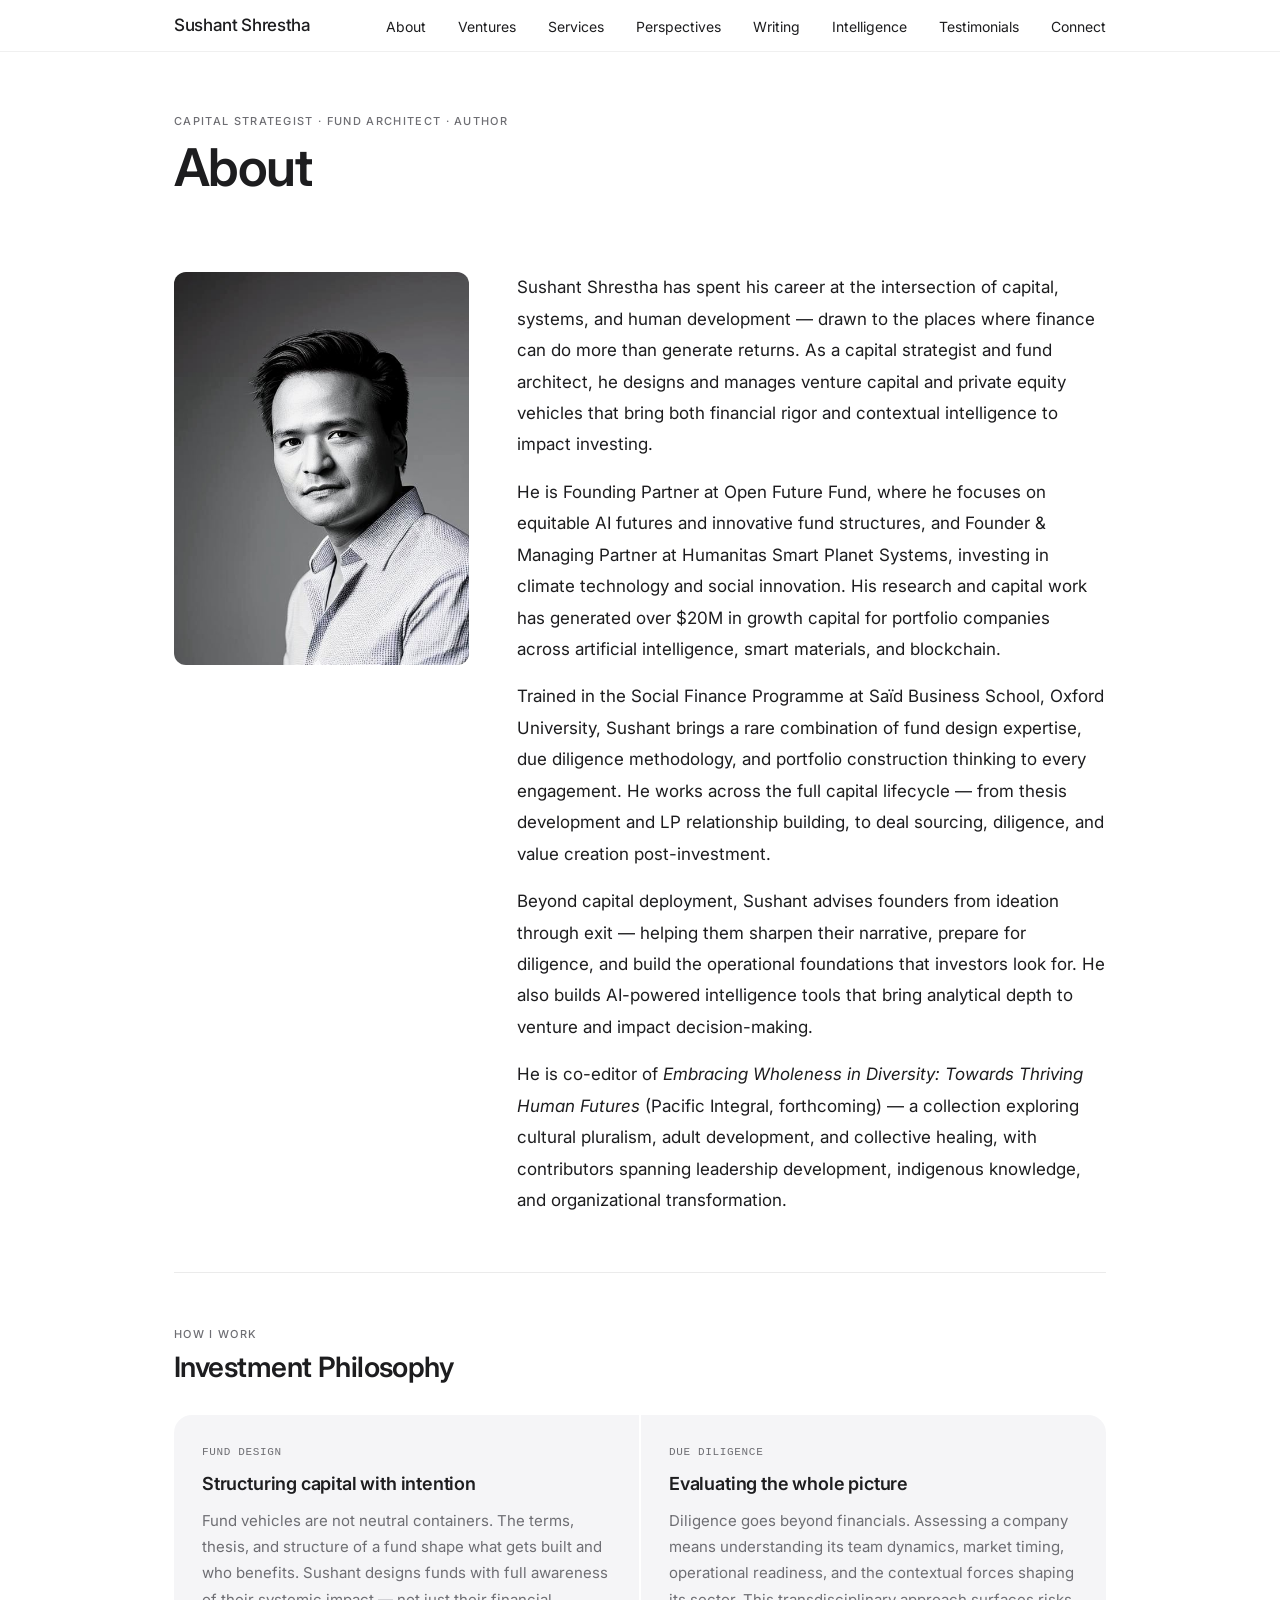
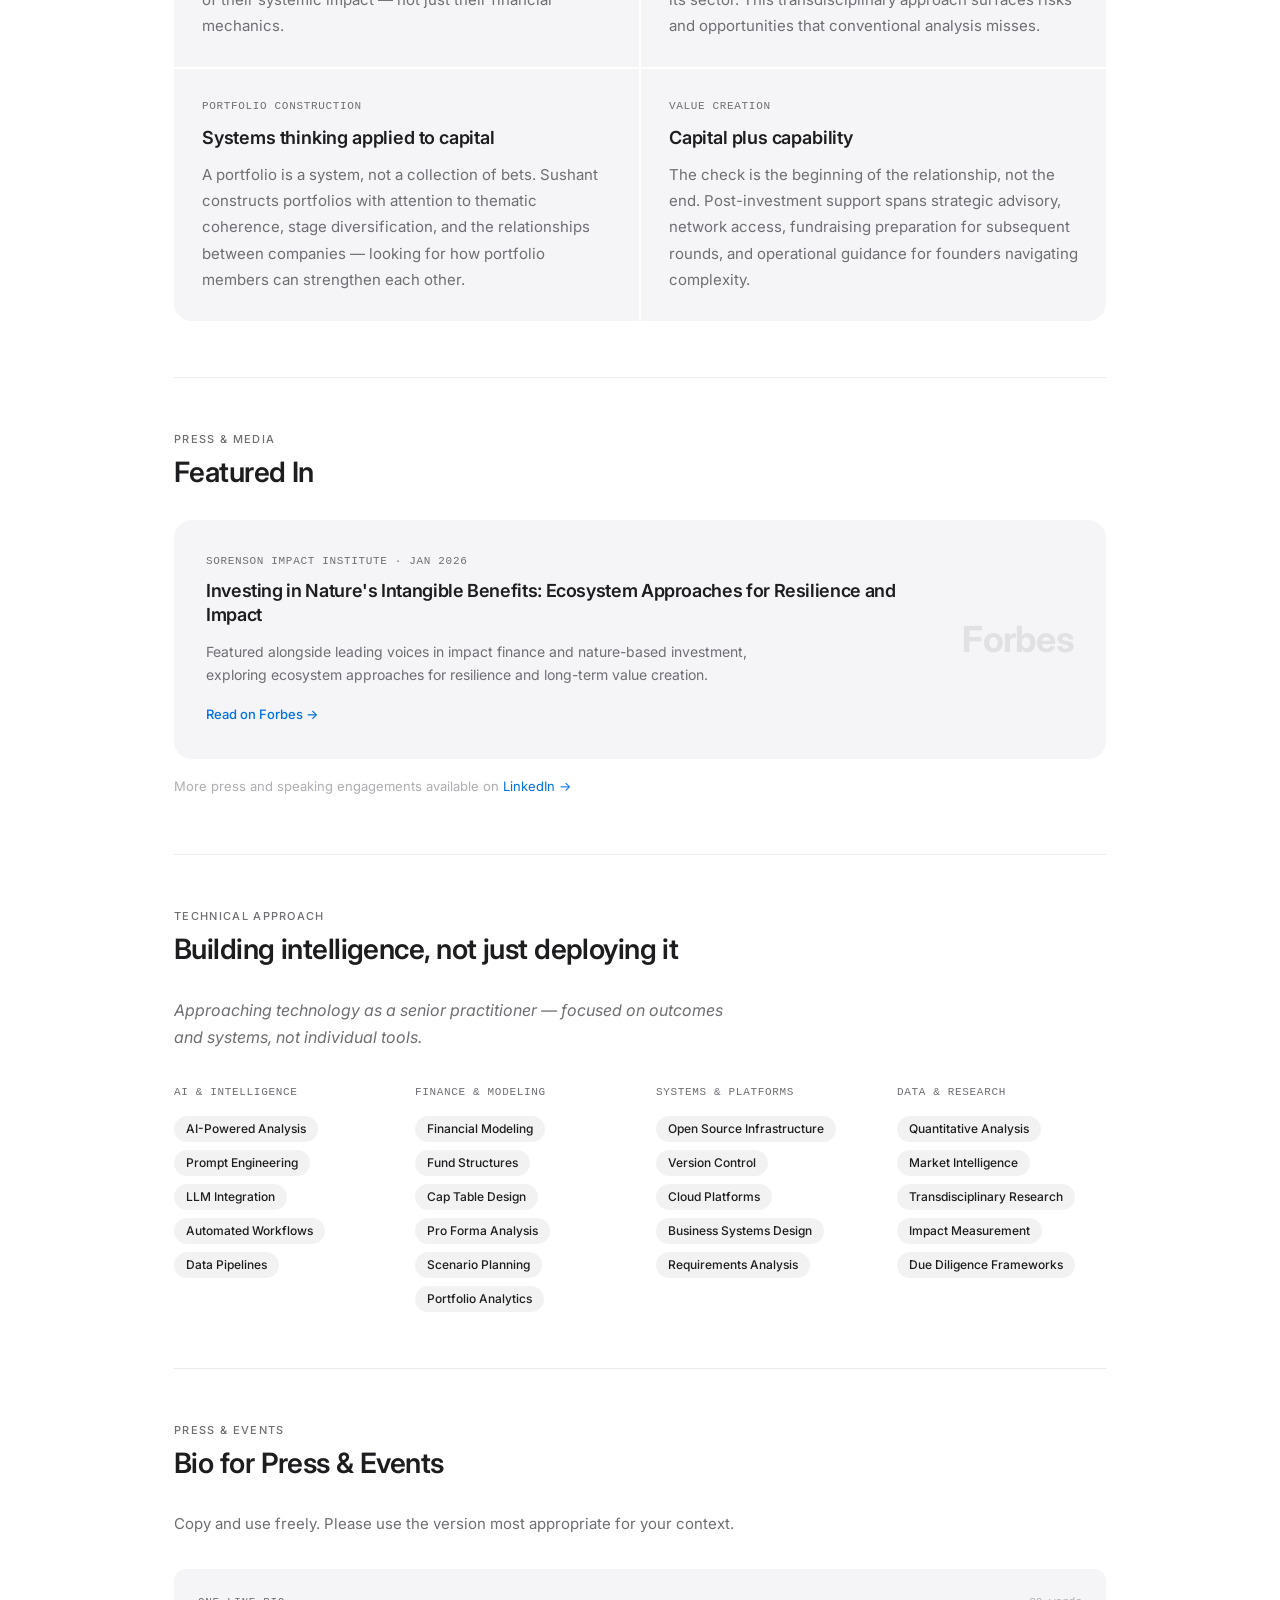
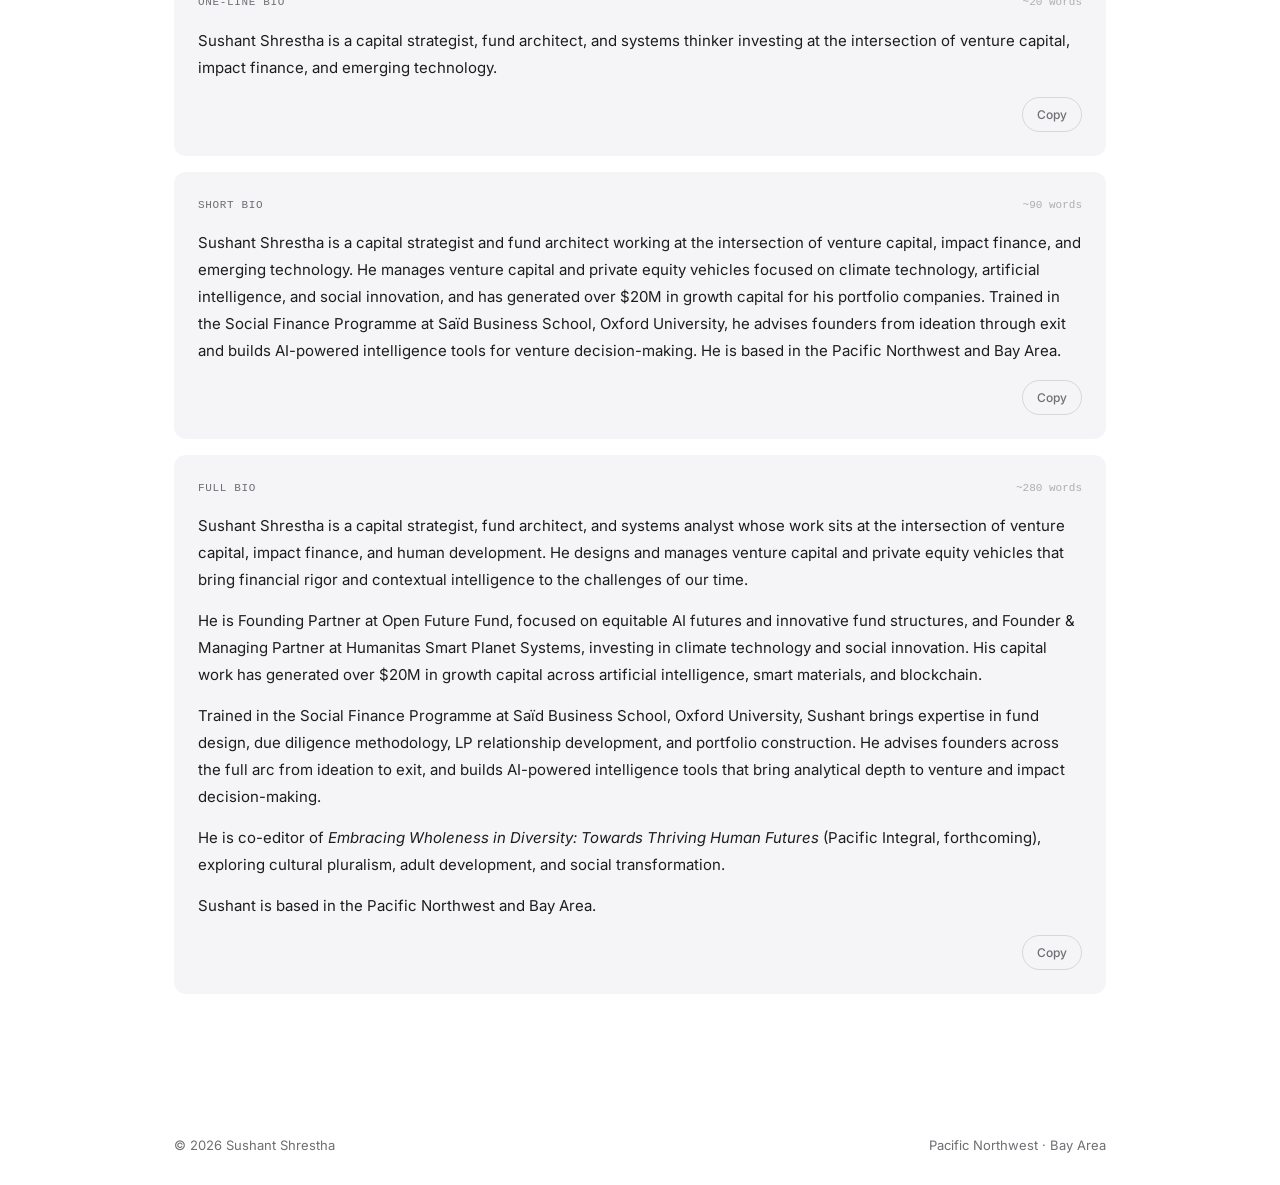
==== commit 8e0ef0fd: "Add Intelligence back to nav" ====
--- a/pages/about.html
+++ b/pages/about.html
@@ -28,6 +28,7 @@
         <li><a href="services.html">Services</a></li>
         <li><a href="teaching.html">Perspectives</a></li>
         <li><a href="writing.html">Writing</a></li>
+        <li><a href="intelligence.html">Intelligence</a></li>
         <li><a href="testimonials.html">Testimonials</a></li>
         <li><a href="connect.html">Connect</a></li>
       </ul>
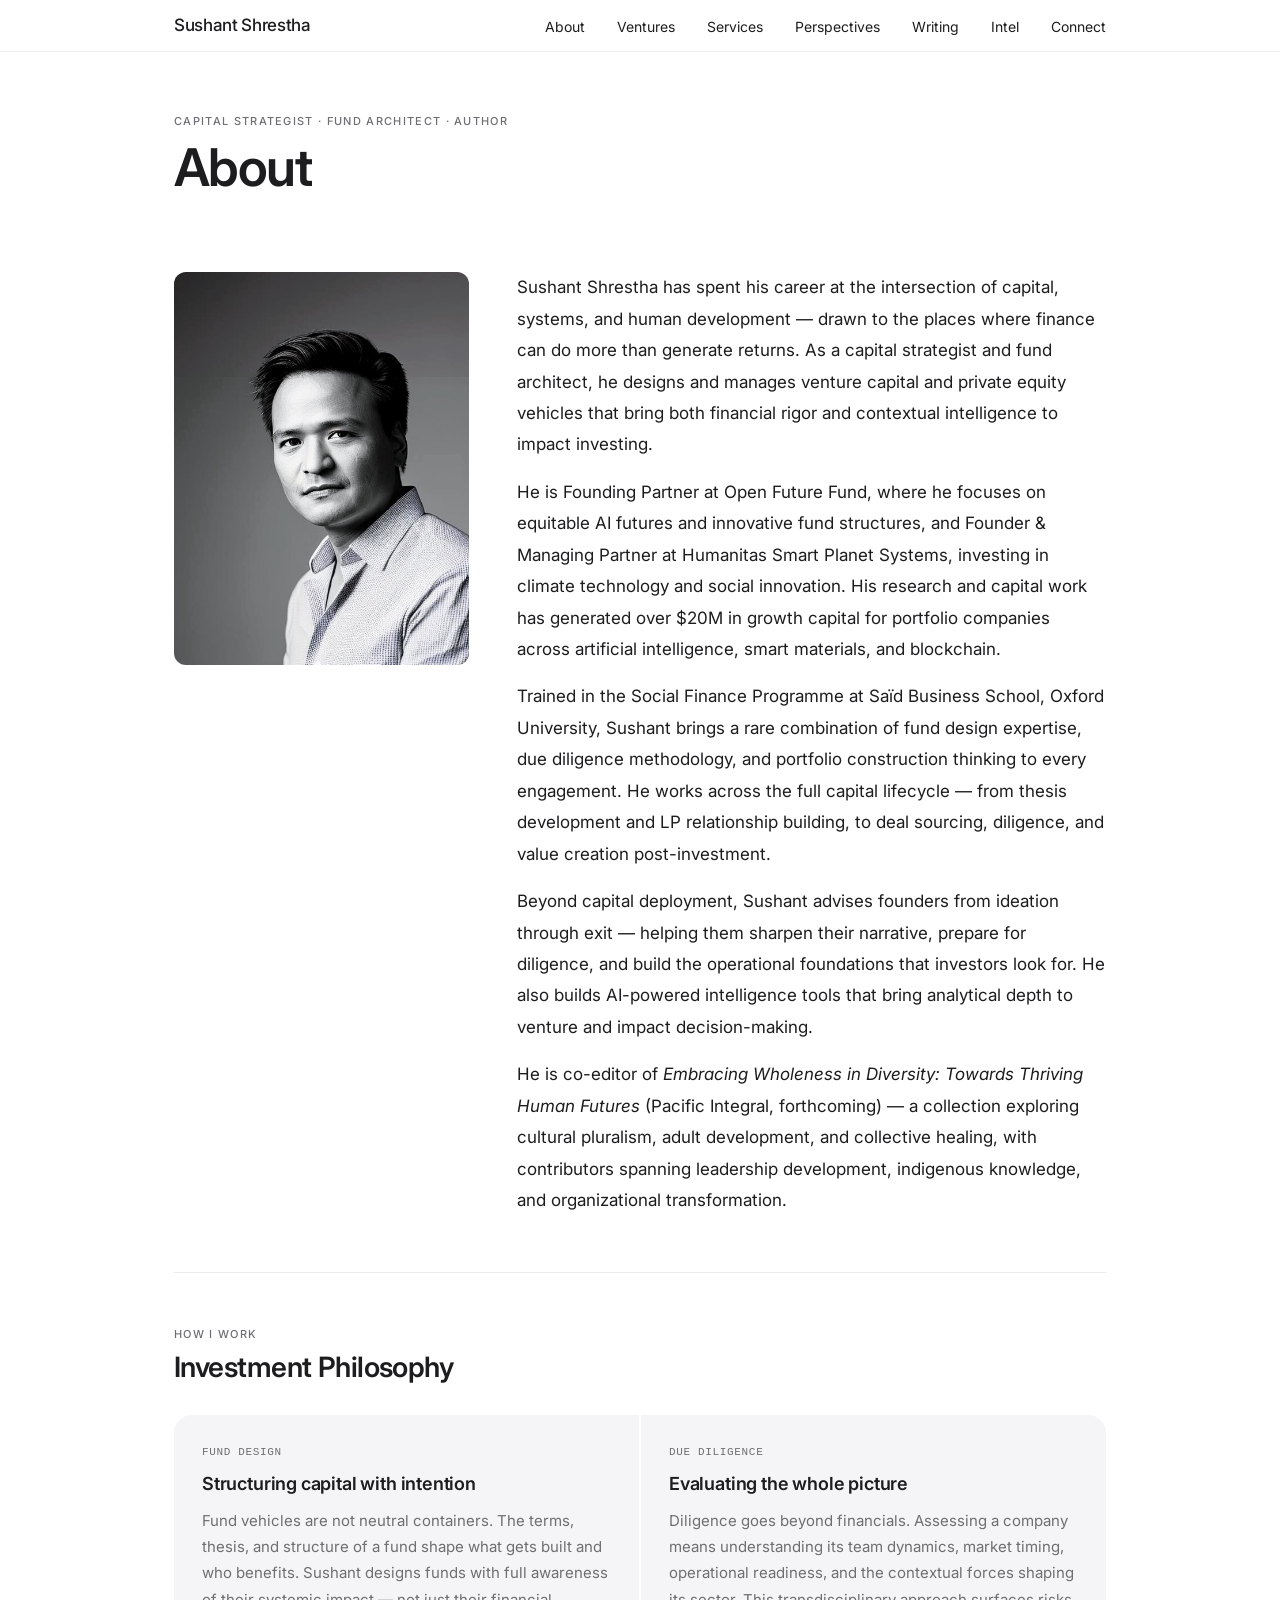
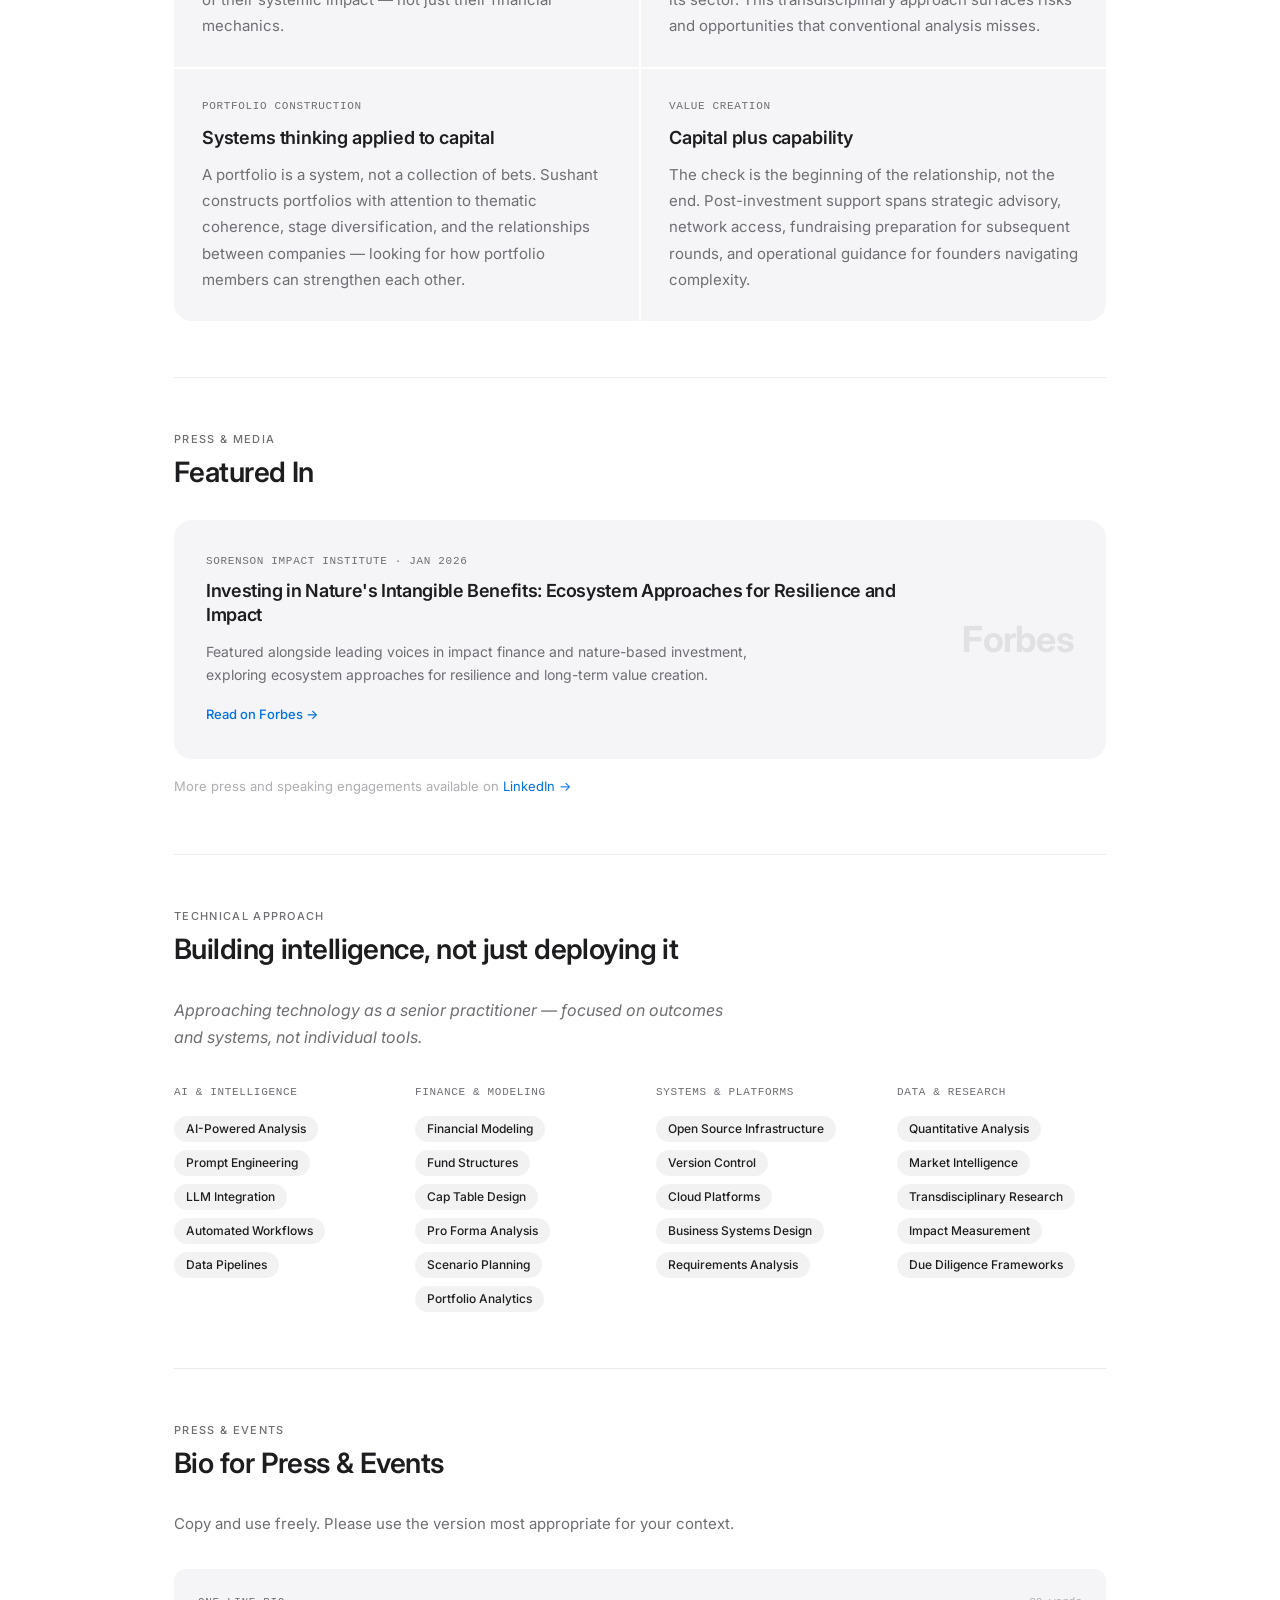
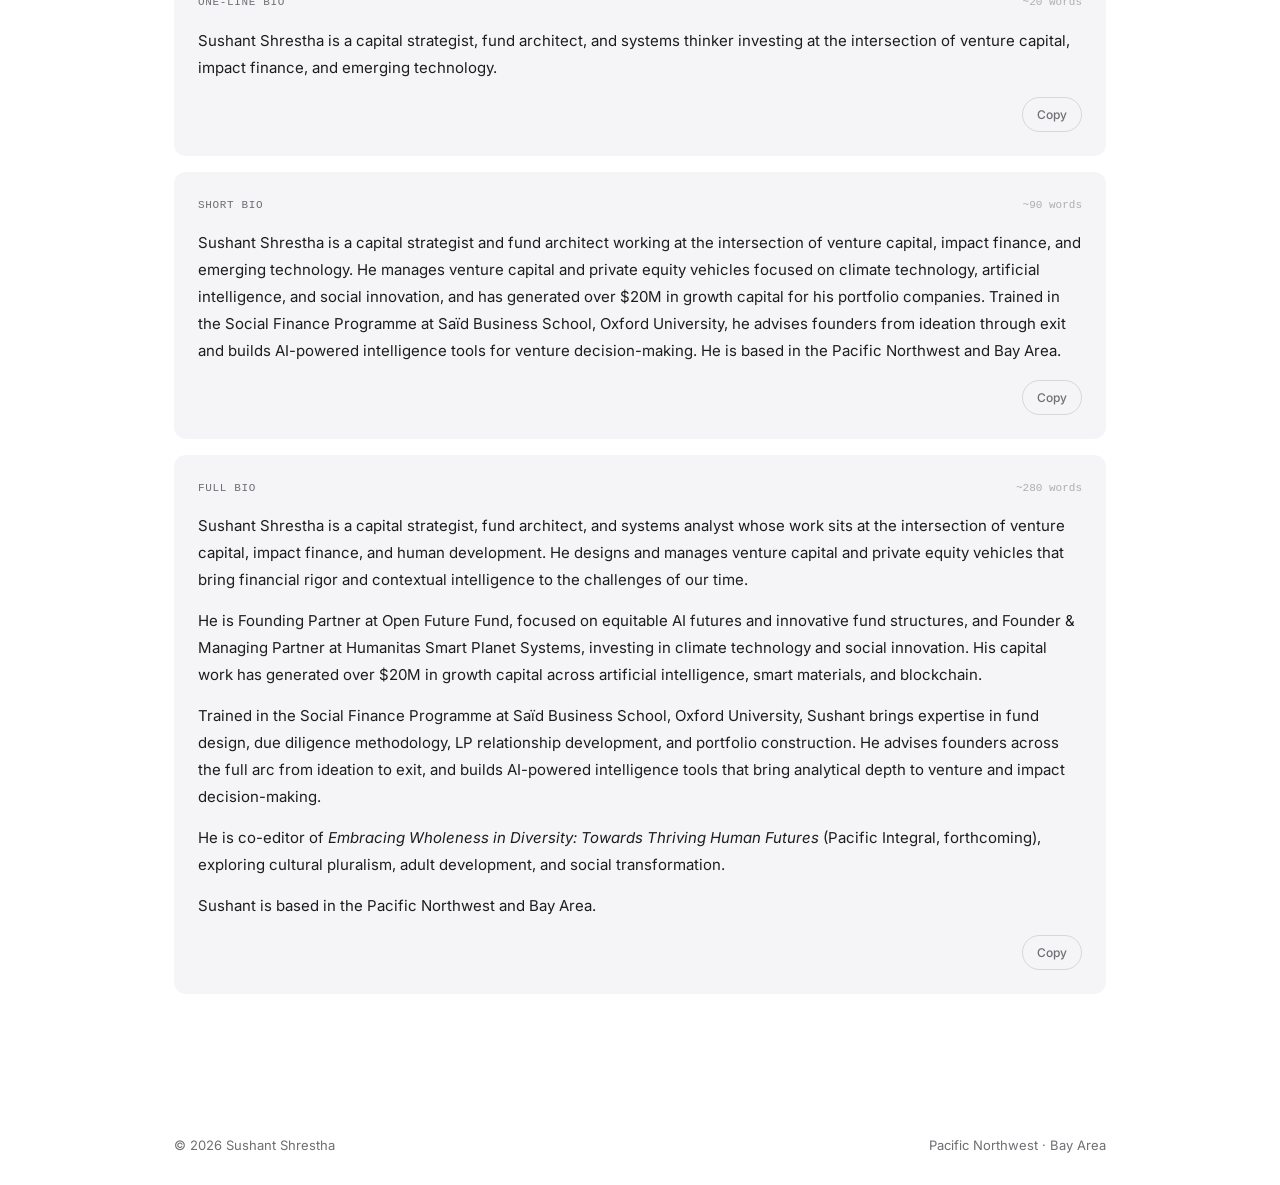
==== commit e4463745: "Tighten nav - Intel and remove Testimonials" ====
--- a/pages/about.html
+++ b/pages/about.html
@@ -28,8 +28,7 @@
         <li><a href="services.html">Services</a></li>
         <li><a href="teaching.html">Perspectives</a></li>
         <li><a href="writing.html">Writing</a></li>
-        <li><a href="intelligence.html">Intelligence</a></li>
-        <li><a href="testimonials.html">Testimonials</a></li>
+        <li><a href="intelligence.html">Intel</a></li>
         <li><a href="connect.html">Connect</a></li>
       </ul>
     </nav>
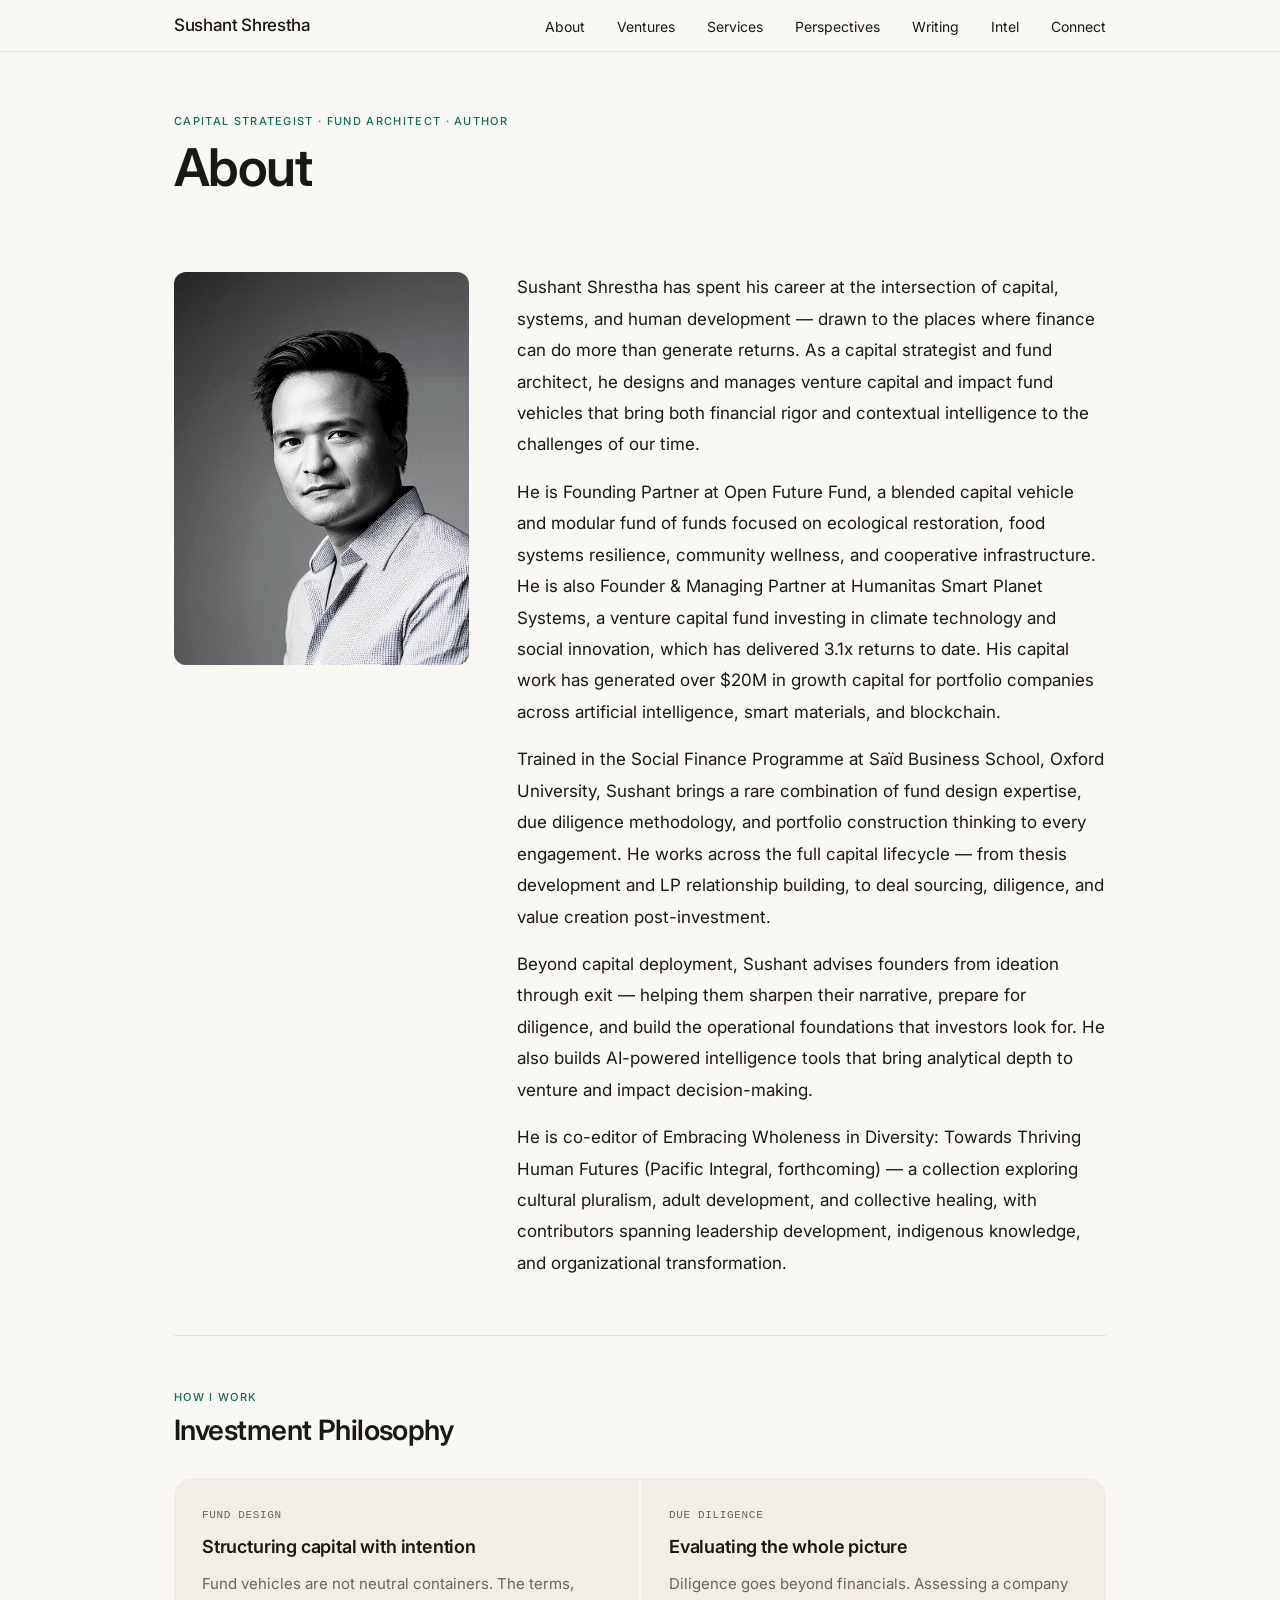
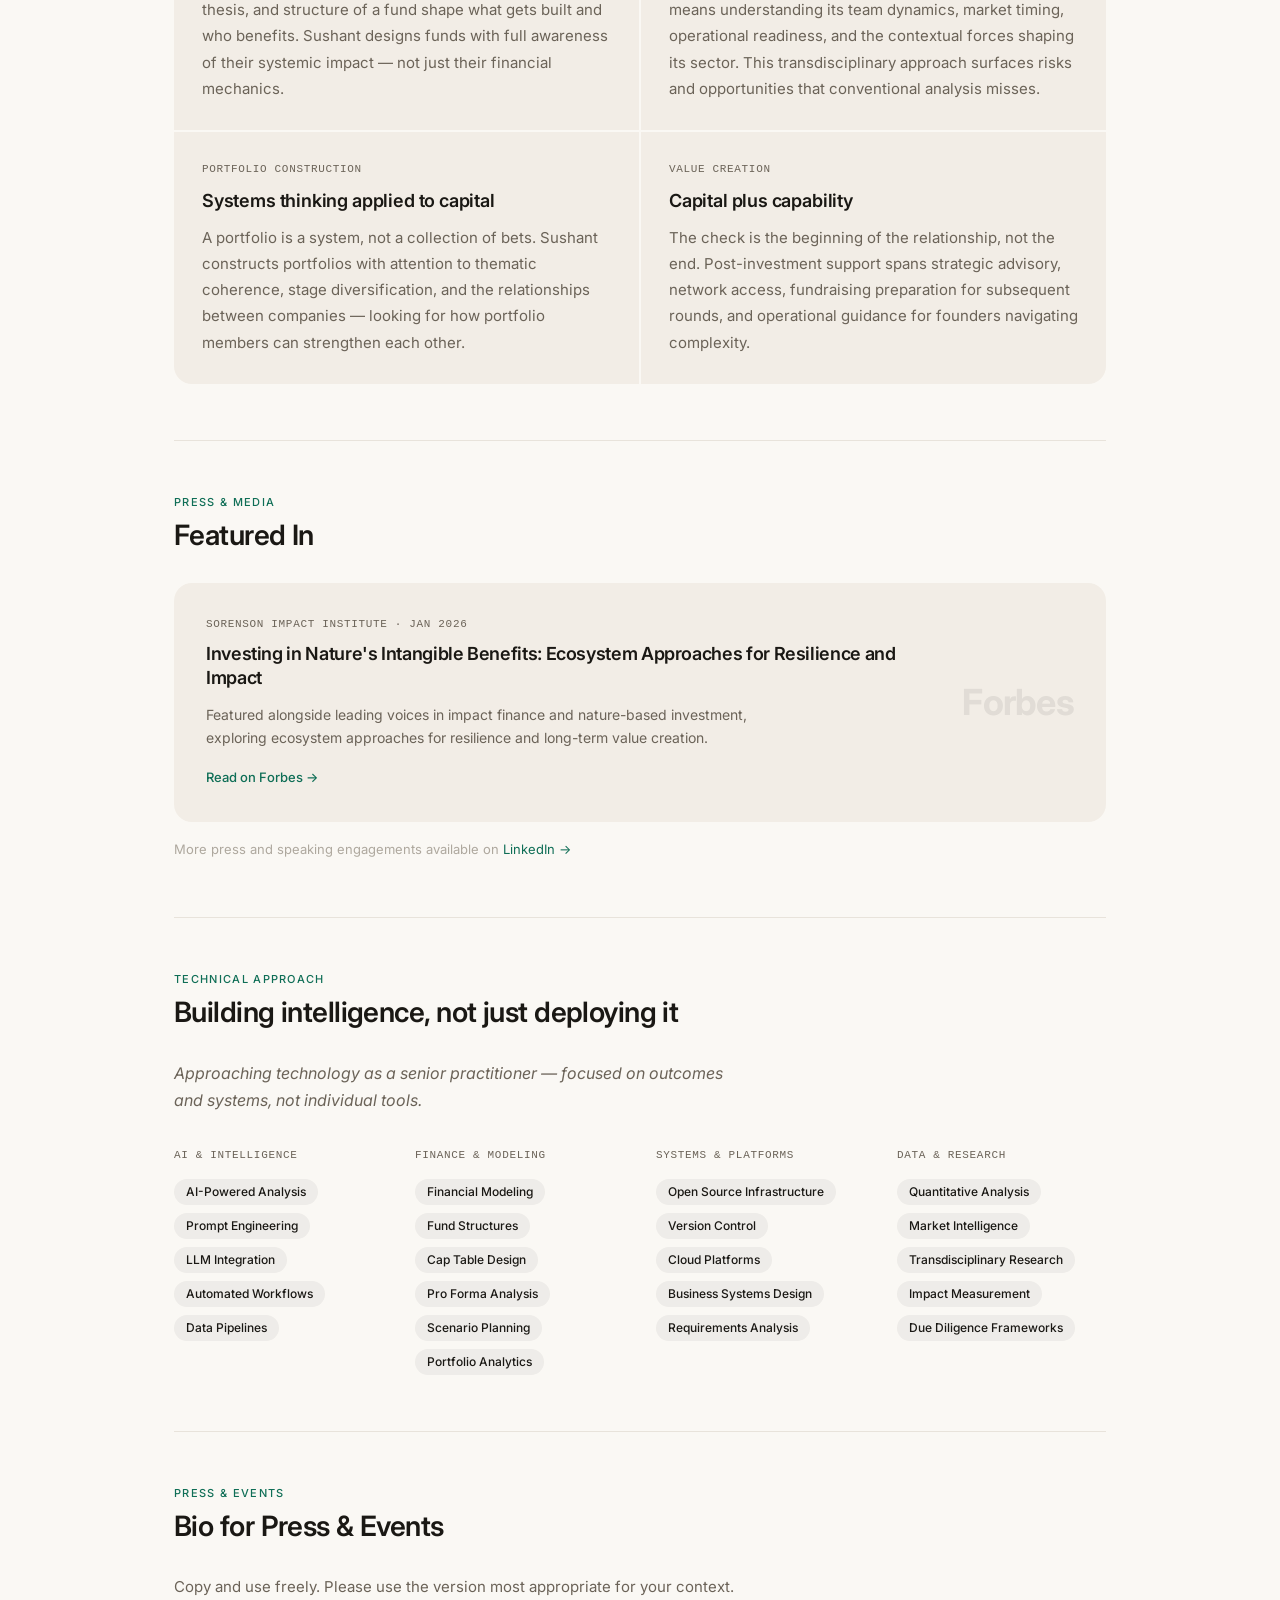
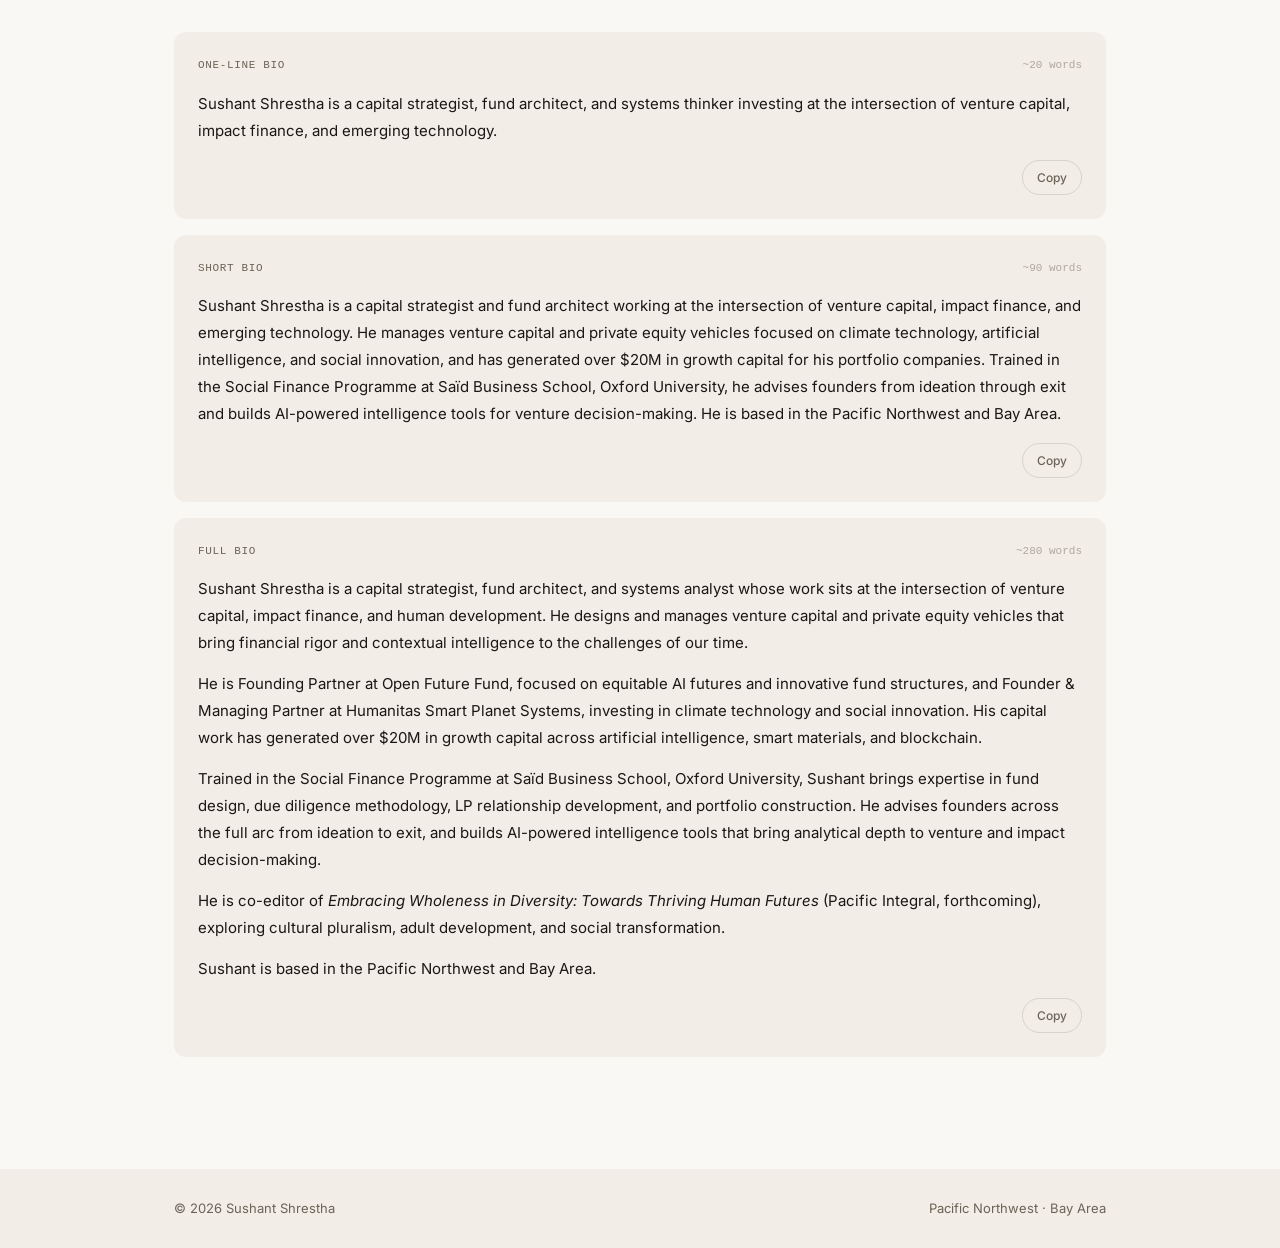
==== commit b55bfe29: "Update About bio - fix OFF description" ====
--- a/pages/about.html
+++ b/pages/about.html
@@ -9,6 +9,8 @@
   <link rel="preconnect" href="https://fonts.gstatic.com" crossorigin>
   <link href="https://fonts.googleapis.com/css2?family=Inter:wght@300;400;500;600&display=swap" rel="stylesheet">
   <link rel="stylesheet" href="../assets/css/main.css">
+  <link rel="icon" type="image/x-icon" href="/favicon.ico">
+  <link rel="apple-touch-icon" sizes="180x180" href="/favicon.ico">
 </head>
 <body>
 
@@ -58,11 +60,11 @@
 
         <!-- Right: Bio prose -->
         <div class="about-prose">
-          <p>Sushant Shrestha has spent his career at the intersection of capital, systems, and human development — drawn to the places where finance can do more than generate returns. As a capital strategist and fund architect, he designs and manages venture capital and private equity vehicles that bring both financial rigor and contextual intelligence to impact investing.</p>
-          <p>He is Founding Partner at Open Future Fund, where he focuses on equitable AI futures and innovative fund structures, and Founder &amp; Managing Partner at Humanitas Smart Planet Systems, investing in climate technology and social innovation. His research and capital work has generated over $20M in growth capital for portfolio companies across artificial intelligence, smart materials, and blockchain.</p>
+          <p>Sushant Shrestha has spent his career at the intersection of capital, systems, and human development — drawn to the places where finance can do more than generate returns. As a capital strategist and fund architect, he designs and manages venture capital and impact fund vehicles that bring both financial rigor and contextual intelligence to the challenges of our time.</p>
+          <p>He is Founding Partner at Open Future Fund, a blended capital vehicle and modular fund of funds focused on ecological restoration, food systems resilience, community wellness, and cooperative infrastructure. He is also Founder &amp; Managing Partner at Humanitas Smart Planet Systems, a venture capital fund investing in climate technology and social innovation, which has delivered 3.1x returns to date. His capital work has generated over $20M in growth capital for portfolio companies across artificial intelligence, smart materials, and blockchain.</p>
           <p>Trained in the Social Finance Programme at Saïd Business School, Oxford University, Sushant brings a rare combination of fund design expertise, due diligence methodology, and portfolio construction thinking to every engagement. He works across the full capital lifecycle — from thesis development and LP relationship building, to deal sourcing, diligence, and value creation post-investment.</p>
           <p>Beyond capital deployment, Sushant advises founders from ideation through exit — helping them sharpen their narrative, prepare for diligence, and build the operational foundations that investors look for. He also builds AI-powered intelligence tools that bring analytical depth to venture and impact decision-making.</p>
-          <p>He is co-editor of <em>Embracing Wholeness in Diversity: Towards Thriving Human Futures</em> (Pacific Integral, forthcoming) — a collection exploring cultural pluralism, adult development, and collective healing, with contributors spanning leadership development, indigenous knowledge, and organizational transformation.</p>
+          <p>He is co-editor of Embracing Wholeness in Diversity: Towards Thriving Human Futures (Pacific Integral, forthcoming) — a collection exploring cultural pluralism, adult development, and collective healing, with contributors spanning leadership development, indigenous knowledge, and organizational transformation.</p>
         </div>
 
       </div>
--- a/assets/css/main.css
+++ b/assets/css/main.css
@@ -5,25 +5,25 @@
 
 /* === DESIGN TOKENS === */
 :root {
-  --bg:        #ffffff;
-  --surface:   #f5f5f7;
-  --border-col: rgba(0, 0, 0, 0.08);
-  --text-1:    #1d1d1f;
-  --text-2:    #6e6e73;
-  --text-3:    #aeaeb2;
-  --accent:    #0071e3;
+  --bg:        #faf8f4;
+  --surface:   #f2ede6;
+  --border-col: #e8e3db;
+  --text-1:    #1a1814;
+  --text-2:    #6b6358;
+  --text-3:    #aea89e;
+  --accent:    #0f6e56;
+  --accent-light: #e1f5ee;
+  --accent-on-light: #085041;
   --green:     #34c759;
   --green-text: #1a7a37;
   --green-bg:  #e8f9ee;
   --amber-text: #a05c00;
   --amber-bg:  #fff3e0;
-  --blue-text: #185fa5;
-  --blue-bg:   #e6f1fb;
 
   --font-sans: 'Inter', system-ui, -apple-system, BlinkMacSystemFont, 'Segoe UI', sans-serif;
   --font-mono: 'SF Mono', 'Fira Code', 'Fira Mono', 'Roboto Mono', monospace;
 
-  --border:      1px solid rgba(0, 0, 0, 0.08);
+  --border:      1px solid #e8e3db;
   --radius-pill: 980px;
   --radius-card: 18px;
 
@@ -122,7 +122,7 @@
   font-weight: 500 !important;
   letter-spacing: 0.12em !important;
   text-transform: uppercase !important;
-  color: #6e6e73 !important;
+  color: var(--accent) !important;
   line-height: 1 !important;
   display: block !important;
   margin-bottom: 12px !important;
@@ -153,10 +153,10 @@
   width: 100%;
   z-index: 1000;
   height: var(--header-h);
-  background: rgba(255, 255, 255, 0.92);
+  background: rgba(250, 248, 244, 0.92);
   backdrop-filter: blur(20px);
   -webkit-backdrop-filter: blur(20px);
-  border-bottom: 1px solid rgba(0, 0, 0, 0.06);
+  border-bottom: 1px solid var(--border-col);
 }
 
 .site-nav {
@@ -246,7 +246,7 @@
   font-family: 'Inter', sans-serif !important;
   font-size: 17px !important;
   font-weight: 500 !important;
-  color: #1d1d1f !important;
+  color: var(--text-1) !important;
 }
 
 nav a,
@@ -254,7 +254,7 @@
   font-family: 'Inter', sans-serif !important;
   font-size: 14px !important;
   font-weight: 400 !important;
-  color: #1d1d1f !important;
+  color: var(--text-1) !important;
   text-decoration: none !important;
 }
 
@@ -263,6 +263,7 @@
   padding: 28px 0;
   margin-top: auto;
   border-top: none;
+  background: var(--surface);
 }
 
 .footer-inner {
@@ -306,9 +307,9 @@
 .btn-secondary {
   background: transparent;
   color: var(--text-1);
-  border: 1px solid rgba(0, 0, 0, 0.15);
-}
-.btn-secondary:hover { border-color: rgba(0, 0, 0, 0.3); opacity: 1; }
+  border: 1px solid rgba(26, 24, 20, 0.15);
+}
+.btn-secondary:hover { border-color: rgba(26, 24, 20, 0.28); opacity: 1; }
 
 /* === TAGS === */
 .tags {
@@ -323,7 +324,7 @@
   font-size: 12px;
   font-weight: 500;
   color: var(--text-1);
-  background: rgba(0, 0, 0, 0.05);
+  background: rgba(26, 24, 20, 0.05);
   border: none;
   border-radius: var(--radius-pill);
   padding: 4px 12px;
@@ -366,8 +367,8 @@
 }
 
 .badge-delivering {
-  color: var(--blue-text);
-  background: var(--blue-bg);
+  color: #185fa5;
+  background: #e6f1fb;
   border: none;
 }
 
@@ -586,7 +587,7 @@
 
 .book-body {
   font-size: 14px;
-  color: #6e6e73;
+  color: var(--text-2);
   line-height: 1.7;
   font-weight: 400;
   margin-bottom: 1rem;
@@ -712,7 +713,7 @@
   grid-template-columns: 80px 1fr;
   gap: 0.5rem;
   padding: 0.5rem 0;
-  border-bottom: 1px solid rgba(0, 0, 0, 0.05);
+  border-bottom: 1px solid var(--border-col);
 }
 .meta-row:last-child { border-bottom: none; }
 
@@ -740,7 +741,7 @@
 
 .data-table td {
   padding: 1.125rem 1.5rem 1.125rem 0;
-  border-bottom: 1px solid rgba(0, 0, 0, 0.06);
+  border-bottom: 1px solid var(--border-col);
   vertical-align: top;
   font-family: var(--font-sans);
   font-weight: 400;
@@ -787,7 +788,7 @@
   color: var(--text-2);
   margin-bottom: 0.75rem;
   padding-bottom: 0.5rem;
-  border-bottom: 1px solid rgba(0, 0, 0, 0.06);
+  border-bottom: 1px solid var(--border-col);
 }
 
 .tech-primary {
@@ -895,11 +896,11 @@
   align-items: center;
   justify-content: space-between;
   padding: 1.125rem 0;
-  border-bottom: 1px solid rgba(0, 0, 0, 0.06);
+  border-bottom: 1px solid var(--border-col);
   text-decoration: none;
   color: inherit;
 }
-.ext-link-item:first-child { border-top: 1px solid rgba(0, 0, 0, 0.06); }
+.ext-link-item:first-child { border-top: 1px solid var(--border-col); }
 .ext-link-item:hover { opacity: 1; }
 
 .ext-link-left { display: flex; flex-direction: column; gap: 3px; }
@@ -1063,7 +1064,7 @@
     align-items: flex-start;
     gap: 1.5rem;
     padding: 2rem var(--pad-x);
-    background: rgba(255, 255, 255, 0.96);
+    background: rgba(250, 248, 244, 0.96);
     backdrop-filter: blur(20px);
     -webkit-backdrop-filter: blur(20px);
     border-top: var(--border);
@@ -1129,7 +1130,7 @@
   font-size: 11px;
   font-weight: 500;
   color: var(--text-2);
-  background: rgba(0, 0, 0, 0.05);
+  background: rgba(26, 24, 20, 0.05);
   border-radius: var(--radius-pill);
   padding: 3px 12px;
   display: inline-block;
@@ -1142,7 +1143,7 @@
   font-family: var(--font-sans);
   font-size: 80px;
   font-weight: 300;
-  color: rgba(0, 0, 0, 0.08);
+  color: rgba(26, 24, 20, 0.08);
   line-height: 0.75;
   margin-bottom: 0.5rem;
   user-select: none;
@@ -1160,7 +1161,7 @@
 
 .testi-divider {
   border: none;
-  border-top: 1px solid rgba(0, 0, 0, 0.08);
+  border-top: 1px solid var(--border-col);
   margin: 28px 0;
 }
 
@@ -1183,7 +1184,7 @@
   width: 48px;
   height: 48px;
   border-radius: 50%;
-  background: #e8e8ed;
+  background: #e5e0d8;
   font-family: var(--font-sans);
   font-size: 15px;
   font-weight: 600;
@@ -1262,7 +1263,7 @@
   font-family: var(--font-sans);
   font-size: 56px;
   font-weight: 300;
-  color: rgba(0, 0, 0, 0.08);
+  color: rgba(26, 24, 20, 0.08);
   line-height: 0.75;
   margin-bottom: 0.375rem;
   user-select: none;
@@ -1342,7 +1343,7 @@
   font-size: 11px;
   font-weight: 500;
   color: var(--text-2);
-  background: rgba(0, 0, 0, 0.05);
+  background: rgba(26, 24, 20, 0.05);
   border-radius: var(--radius-pill);
   padding: 3px 12px;
   display: inline-block;
@@ -1409,7 +1410,7 @@
   grid-template-columns: 80px 1fr;
   gap: 0.5rem;
   padding: 0.5rem 0;
-  border-bottom: 1px solid rgba(0, 0, 0, 0.05);
+  border-bottom: 1px solid var(--border-col);
   font-family: var(--font-mono);
   font-size: 11px;
   line-height: 1.55;
@@ -1456,7 +1457,7 @@
   content: '';
   flex: 1;
   height: 1px;
-  background: rgba(0, 0, 0, 0.08);
+  background: var(--border-col);
 }
 
 .writing-section-label span {
@@ -1465,7 +1466,7 @@
   font-weight: 500;
   letter-spacing: 0.06em;
   text-transform: uppercase;
-  color: var(--text-3);
+  color: var(--accent);
   white-space: nowrap;
 }
 
@@ -1503,7 +1504,7 @@
 
 /* Placeholder card */
 .book-placeholder {
-  border: 1.5px dashed rgba(0, 0, 0, 0.12);
+  border: 1.5px dashed rgba(26, 24, 20, 0.12);
   border-radius: var(--radius-card);
   padding: 32px;
   background: transparent;
@@ -1541,8 +1542,8 @@
    ============================================================ */
 
 .as-seen-in {
-  border-top: 1px solid rgba(0, 0, 0, 0.06);
-  border-bottom: 1px solid rgba(0, 0, 0, 0.06);
+  border-top: 1px solid var(--border-col);
+  border-bottom: 1px solid var(--border-col);
   padding: 20px 0;
   display: flex;
   align-items: center;
@@ -1631,7 +1632,7 @@
   font-size: 11px;
   line-height: 1.65;
   padding: 5px 0;
-  border-bottom: 1px solid rgba(0, 0, 0, 0.06);
+  border-bottom: 1px solid var(--border-col);
 }
 .about-meta-row:last-child { border-bottom: none; }
 
@@ -1784,14 +1785,14 @@
   font-weight: 500;
   color: var(--text-2);
   background: transparent;
-  border: 1px solid rgba(0, 0, 0, 0.12);
+  border: 1px solid rgba(26, 24, 20, 0.12);
   border-radius: 980px;
   padding: 6px 14px;
   cursor: pointer;
   transition: background 0.15s ease, color 0.15s ease;
 }
 .copy-btn:hover {
-  background: rgba(0, 0, 0, 0.04);
+  background: rgba(26, 24, 20, 0.04);
   color: var(--text-1);
 }
 
@@ -1850,7 +1851,7 @@
   font-size: 36px;
   font-weight: 700;
   letter-spacing: -0.02em;
-  color: rgba(0, 0, 0, 0.08);
+  color: rgba(26, 24, 20, 0.08);
   white-space: nowrap;
   user-select: none;
 }
@@ -1871,26 +1872,36 @@
    CONNECT PAGE
    ============================================================ */
 
-.connect-grid {
+.connect-panel {
   display: grid;
-  grid-template-columns: 1fr 1fr;
-  gap: 24px;
+  grid-template-columns: 2fr 1fr;
+  gap: 48px;
   align-items: start;
-}
-
-.connect-card {
-  background: #f5f5f7;
+  background: #f2ede6;
   border-radius: 18px;
   padding: 32px;
 }
 
+.connect-panel-main,
+.connect-panel-aside {
+  min-width: 0;
+}
+
+/* Inner meta card — same role as .svc-meta on Services */
+.connect-aside-meta {
+  background: #ffffff;
+  border-radius: 12px;
+  padding: 20px;
+  border: 1px solid #e8e3db;
+}
+
 .connect-col-label {
   font-family: 'Inter', sans-serif;
   font-size: 11px;
   font-weight: 500;
   text-transform: uppercase;
   letter-spacing: 0.12em;
-  color: #6e6e73;
+  color: var(--accent);
   margin-bottom: 16px;
   display: block;
 }
@@ -1899,7 +1910,7 @@
   font-family: 'Inter', sans-serif;
   font-size: 16px;
   font-weight: 500;
-  color: #1d1d1f;
+  color: var(--text-1);
   text-decoration: none;
   display: inline-block;
   transition: color 0.15s ease;
@@ -1908,13 +1919,13 @@
 
 .connect-primary-note {
   font-size: 13px;
-  color: #6e6e73;
+  color: var(--text-2);
   margin-top: 6px;
 }
 
 .connect-divider {
   border: none;
-  border-top: 1px solid rgba(0, 0, 0, 0.06);
+  border-top: 1px solid var(--border-col);
   margin: 32px 0;
 }
 
@@ -1928,13 +1939,13 @@
   font-family: 'Inter', sans-serif;
   font-size: 15px;
   font-weight: 400;
-  color: #1d1d1f;
+  color: var(--text-1);
   line-height: 2.2;
 }
 
 .connect-avail-list li::before {
   content: "·";
-  color: #aeaeb2;
+  color: var(--text-3);
   font-size: 14px;
   margin-right: 10px;
 }
@@ -1942,7 +1953,7 @@
 .connect-other {
   font-family: 'Inter', sans-serif;
   font-size: 14px;
-  color: #6e6e73;
+  color: var(--text-2);
   line-height: 1.8;
 }
 
@@ -1954,9 +1965,8 @@
 .connect-other a:hover { opacity: 0.7; }
 
 @media (max-width: 768px) {
-  .connect-grid {
+  .connect-panel {
     grid-template-columns: 1fr;
-    gap: 16px;
   }
 }
 
@@ -2011,8 +2021,8 @@
 
 /* Sidebar meta card */
 .svc-meta {
-  background: #ffffff;
-  border: 1px solid rgba(0, 0, 0, 0.08);
+  background: var(--bg);
+  border: var(--border);
   border-radius: 12px;
   padding: 20px;
 }
@@ -2047,7 +2057,7 @@
 
 .svc-meta-divider {
   border: none;
-  border-top: 1px solid rgba(0, 0, 0, 0.06);
+  border-top: 1px solid var(--border-col);
   margin: 16px 0;
 }
 
@@ -2178,8 +2188,8 @@
 
 /* Sidebar "Applied In" card */
 .fw-applied {
-  background: #ffffff;
-  border: 1px solid rgba(0, 0, 0, 0.08);
+  background: var(--bg);
+  border: var(--border);
   border-radius: 12px;
   padding: 20px;
 }
@@ -2226,7 +2236,7 @@
   font-family: var(--font-sans);
   font-size: 120px;
   font-weight: 300;
-  color: rgba(0, 0, 0, 0.06);
+  color: rgba(26, 24, 20, 0.06);
   line-height: 1;
   margin-bottom: -20px;
   user-select: none;
@@ -2265,8 +2275,8 @@
 }
 
 .root-card {
-  background: #ffffff;
-  border: 1px solid rgba(0, 0, 0, 0.08);
+  background: var(--bg);
+  border: var(--border);
   border-radius: 12px;
   padding: 20px;
 }
@@ -2329,10 +2339,10 @@
   font-weight: 500;
   text-transform: uppercase;
   letter-spacing: 0.12em;
-  color: var(--text-2);
+  color: var(--accent);
   margin-bottom: 0;
   padding-bottom: 16px;
-  border-bottom: 1px solid rgba(0, 0, 0, 0.08);
+  border-bottom: 1px solid var(--border-col);
 }
 
 /* Table-style venture rows */
@@ -2346,7 +2356,7 @@
   gap: 32px;
   align-items: start;
   padding: 18px 0;
-  border-bottom: 1px solid rgba(0, 0, 0, 0.06);
+  border-bottom: 1px solid var(--border-col);
 }
 
 .venture-name {
@@ -2417,7 +2427,7 @@
   font-family: var(--font-sans);
   font-size: 80px;
   font-weight: 300;
-  color: rgba(0, 0, 0, 0.06);
+  color: rgba(26, 24, 20, 0.06);
   line-height: 1;
   margin-bottom: -16px;
   user-select: none;
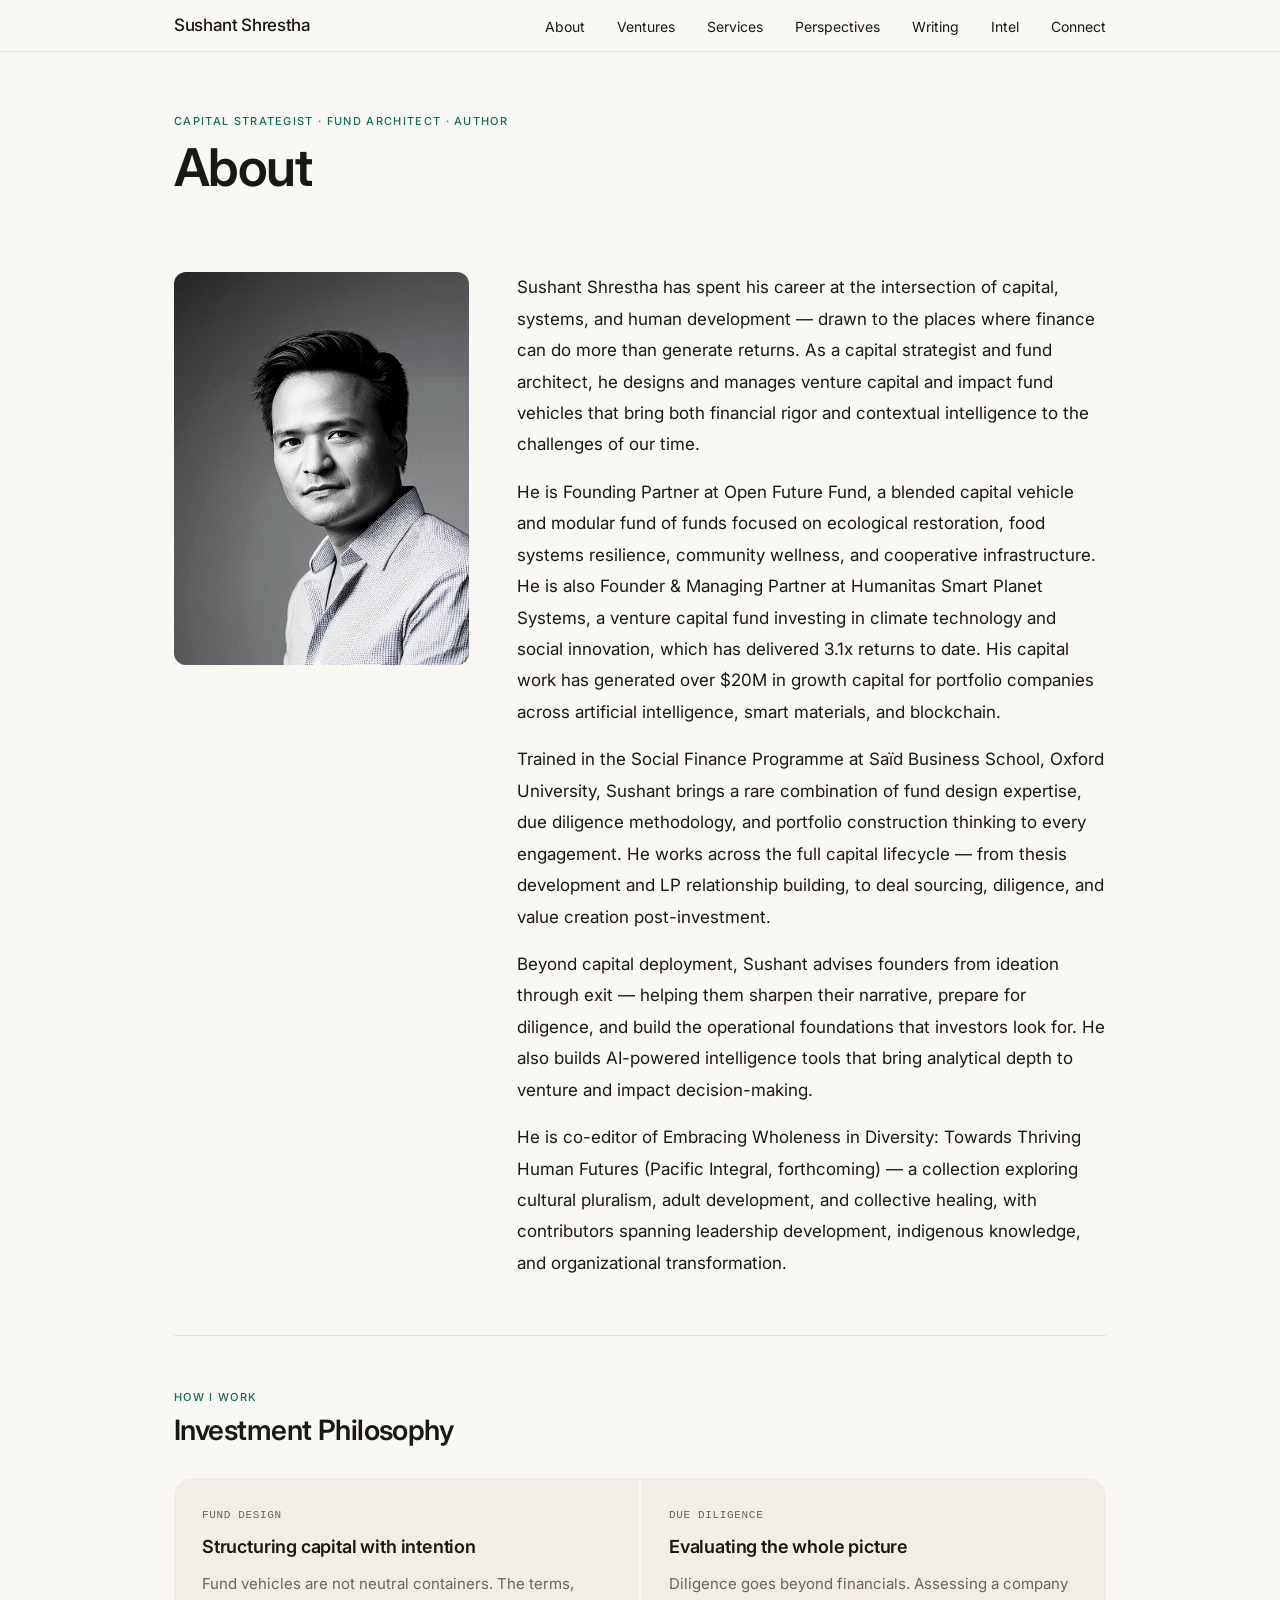
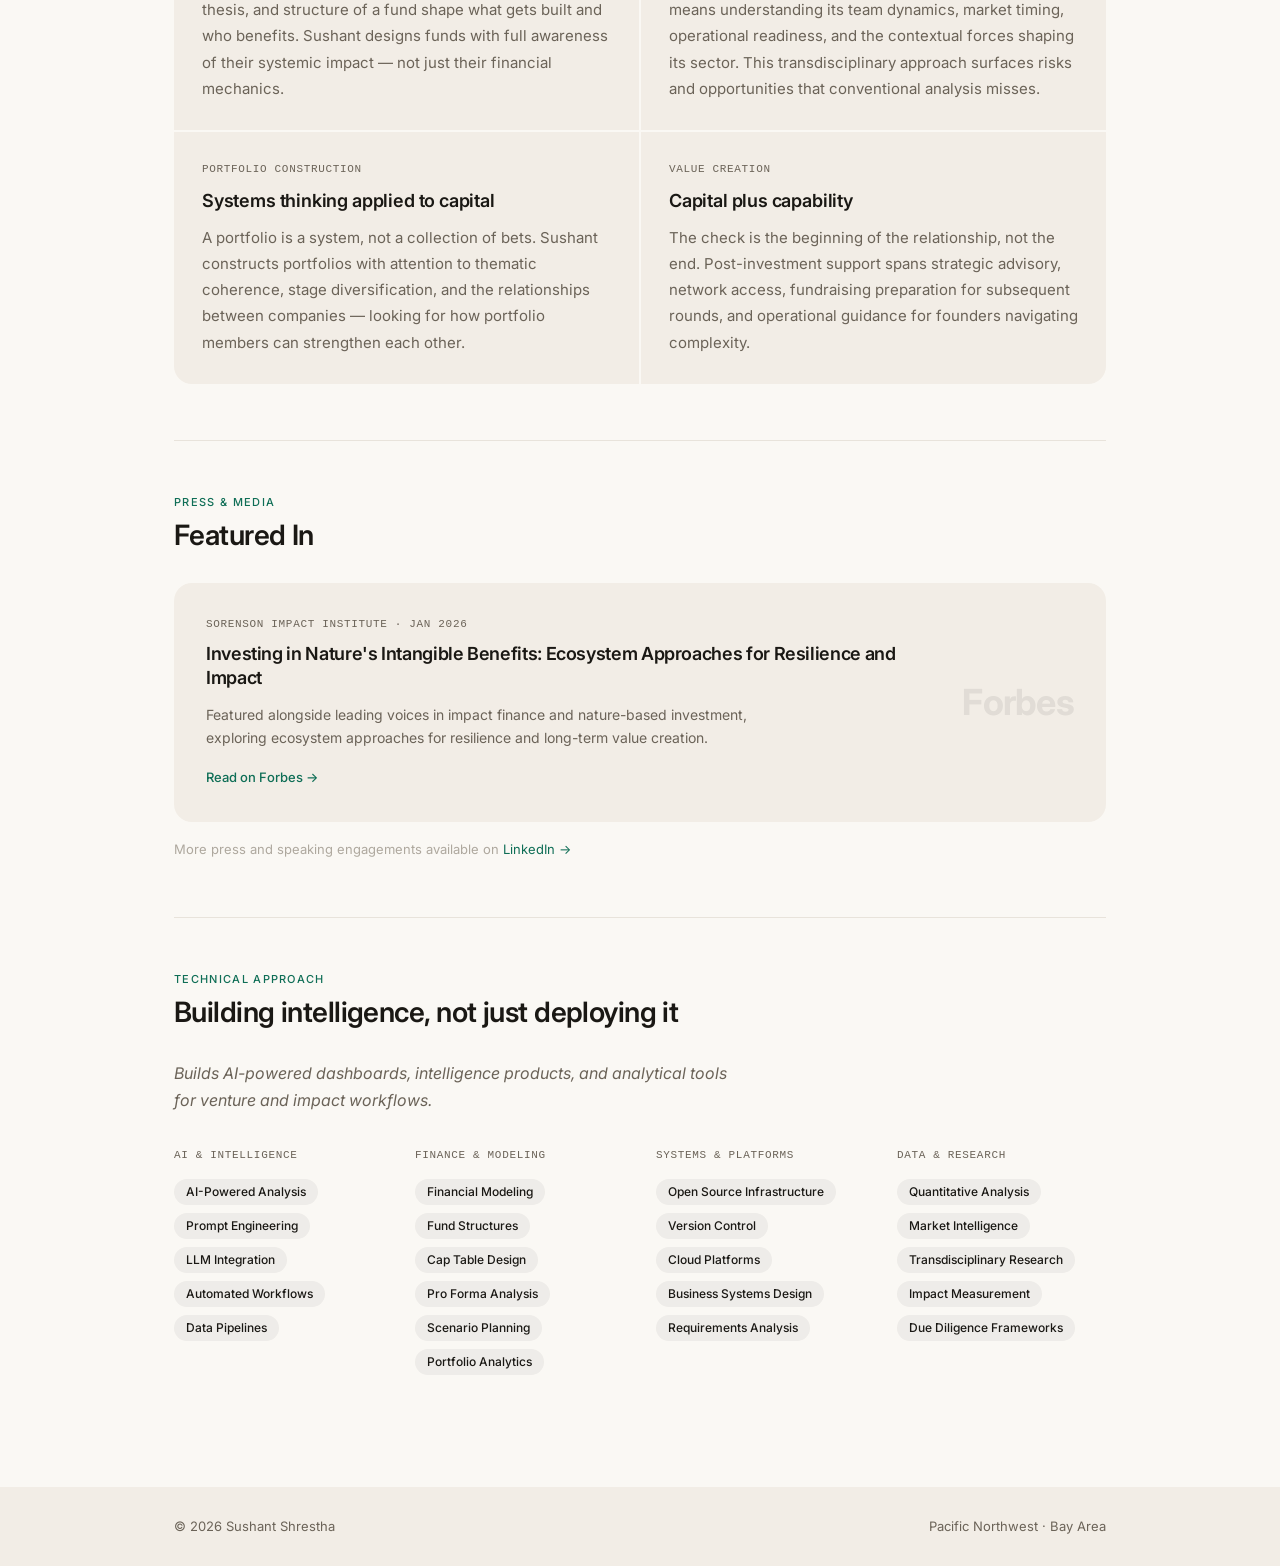
==== commit 643e6343: "Update About bio - fix OFF description" ====
--- a/pages/about.html
+++ b/pages/about.html
@@ -145,7 +145,7 @@
         <span class="kicker">TECHNICAL APPROACH</span>
         <h2 class="section-title">Building intelligence, not just deploying it</h2>
       </div>
-      <p class="about-tech-intro">Approaching technology as a senior practitioner — focused on outcomes and systems, not individual tools.</p>
+      <p class="about-tech-intro">Builds AI-powered dashboards, intelligence products, and analytical tools for venture and impact workflows.</p>
       <div class="tech-pill-grid">
 
         <div class="pill-group">
@@ -190,66 +190,6 @@
             <span class="tag">Transdisciplinary Research</span>
             <span class="tag">Impact Measurement</span>
             <span class="tag">Due Diligence Frameworks</span>
-          </div>
-        </div>
-
-      </div>
-    </div>
-
-    <hr class="divider">
-
-    <!-- ── SECTION 4: Bio for Press & Events ── -->
-    <div class="section">
-      <div class="section-label">
-        <span class="kicker">PRESS &amp; EVENTS</span>
-        <h2 class="section-title">Bio for Press &amp; Events</h2>
-      </div>
-      <p class="about-press-intro">Copy and use freely. Please use the version most appropriate for your context.</p>
-      <div class="bio-cards">
-
-        <!-- One-liner -->
-        <div class="bio-card">
-          <div class="bio-card-header">
-            <span class="bio-card-label">ONE-LINE BIO</span>
-            <span class="bio-card-count">~20 words</span>
-          </div>
-          <div class="bio-card-text">
-            <p>Sushant Shrestha is a capital strategist, fund architect, and systems thinker investing at the intersection of venture capital, impact finance, and emerging technology.</p>
-          </div>
-          <div class="bio-card-footer">
-            <button class="copy-btn" type="button">Copy</button>
-          </div>
-        </div>
-
-        <!-- Short bio -->
-        <div class="bio-card">
-          <div class="bio-card-header">
-            <span class="bio-card-label">SHORT BIO</span>
-            <span class="bio-card-count">~90 words</span>
-          </div>
-          <div class="bio-card-text">
-            <p>Sushant Shrestha is a capital strategist and fund architect working at the intersection of venture capital, impact finance, and emerging technology. He manages venture capital and private equity vehicles focused on climate technology, artificial intelligence, and social innovation, and has generated over $20M in growth capital for his portfolio companies. Trained in the Social Finance Programme at Saïd Business School, Oxford University, he advises founders from ideation through exit and builds AI-powered intelligence tools for venture decision-making. He is based in the Pacific Northwest and Bay Area.</p>
-          </div>
-          <div class="bio-card-footer">
-            <button class="copy-btn" type="button">Copy</button>
-          </div>
-        </div>
-
-        <!-- Full bio -->
-        <div class="bio-card">
-          <div class="bio-card-header">
-            <span class="bio-card-label">FULL BIO</span>
-            <span class="bio-card-count">~280 words</span>
-          </div>
-          <div class="bio-card-text">
-            <p>Sushant Shrestha is a capital strategist, fund architect, and systems analyst whose work sits at the intersection of venture capital, impact finance, and human development. He designs and manages venture capital and private equity vehicles that bring financial rigor and contextual intelligence to the challenges of our time.</p>
-            <p>He is Founding Partner at Open Future Fund, focused on equitable AI futures and innovative fund structures, and Founder &amp; Managing Partner at Humanitas Smart Planet Systems, investing in climate technology and social innovation. His capital work has generated over $20M in growth capital across artificial intelligence, smart materials, and blockchain.</p>
-            <p>Trained in the Social Finance Programme at Saïd Business School, Oxford University, Sushant brings expertise in fund design, due diligence methodology, LP relationship development, and portfolio construction. He advises founders across the full arc from ideation to exit, and builds AI-powered intelligence tools that bring analytical depth to venture and impact decision-making.</p>
-            <p>He is co-editor of <em>Embracing Wholeness in Diversity: Towards Thriving Human Futures</em> (Pacific Integral, forthcoming), exploring cultural pluralism, adult development, and social transformation.</p>
-            <p>Sushant is based in the Pacific Northwest and Bay Area.</p>
-          </div>
-          <div class="bio-card-footer">
-            <button class="copy-btn" type="button">Copy</button>
           </div>
         </div>
 
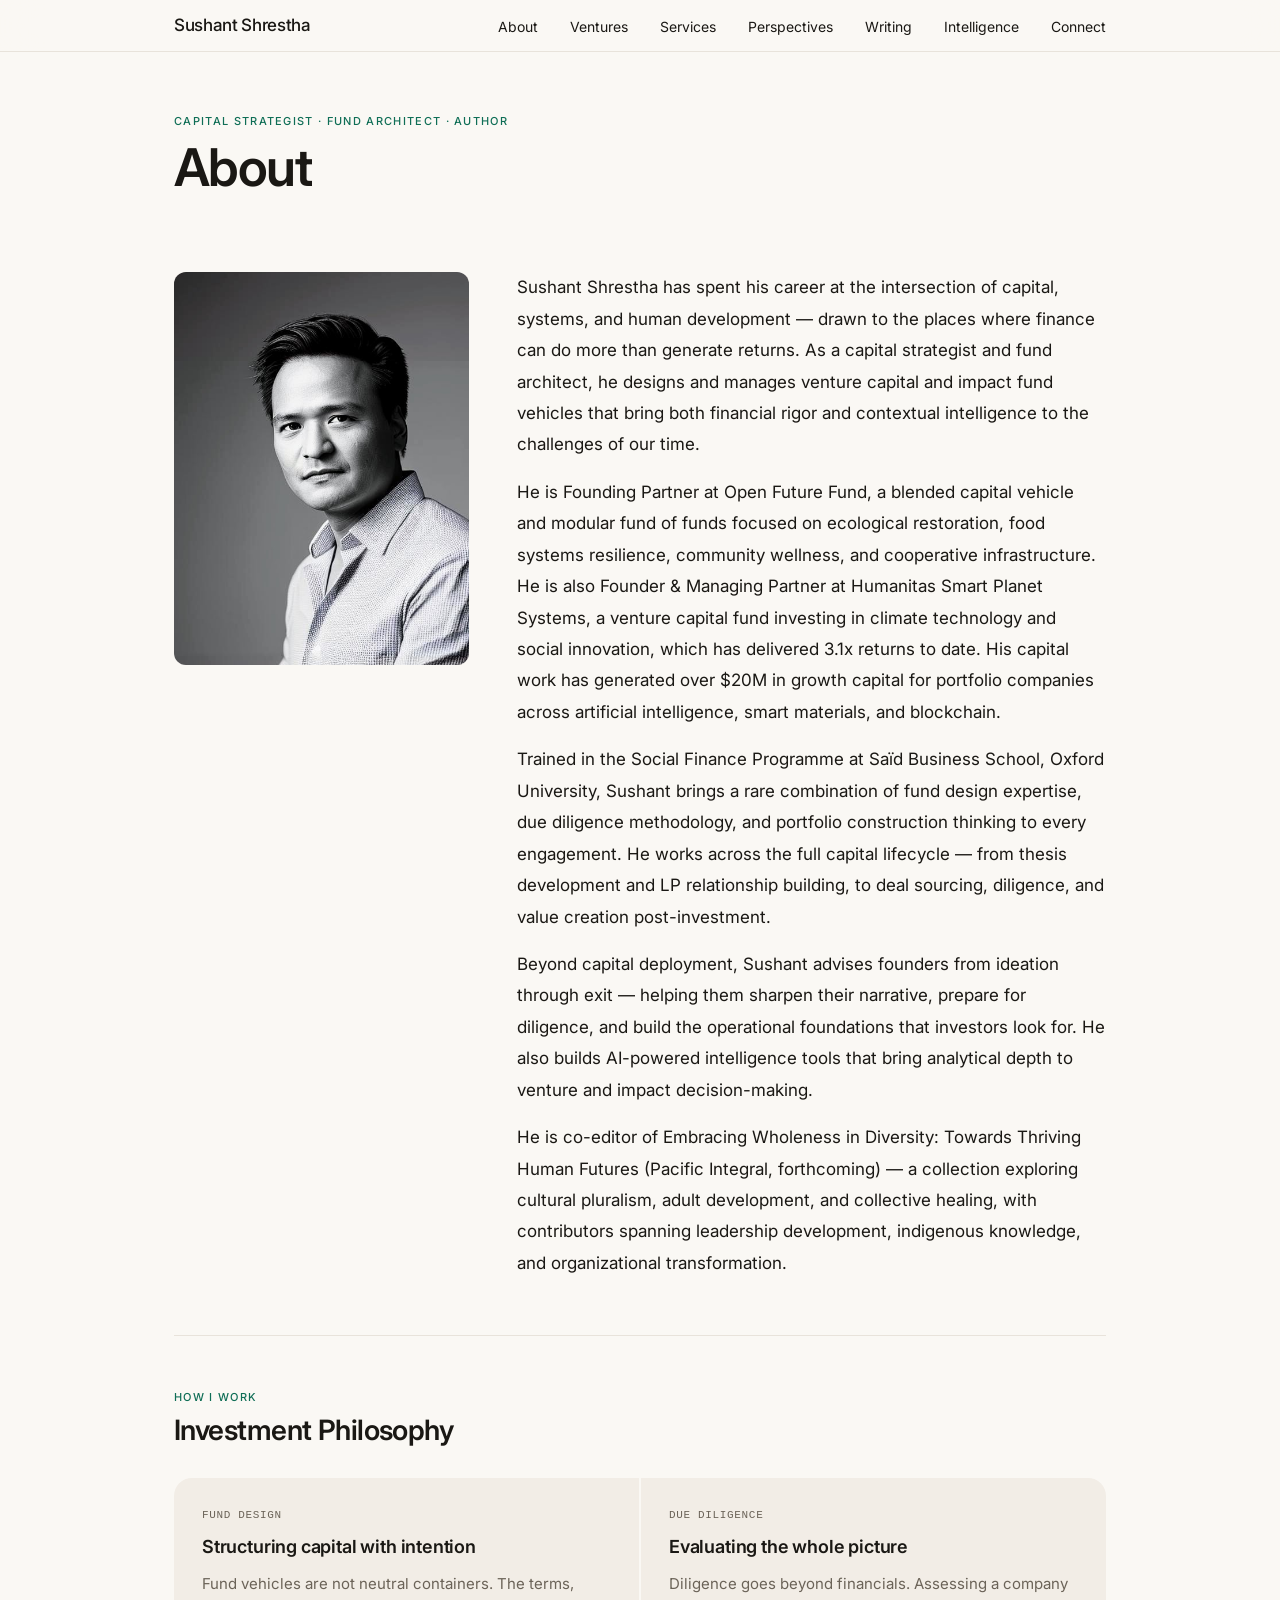
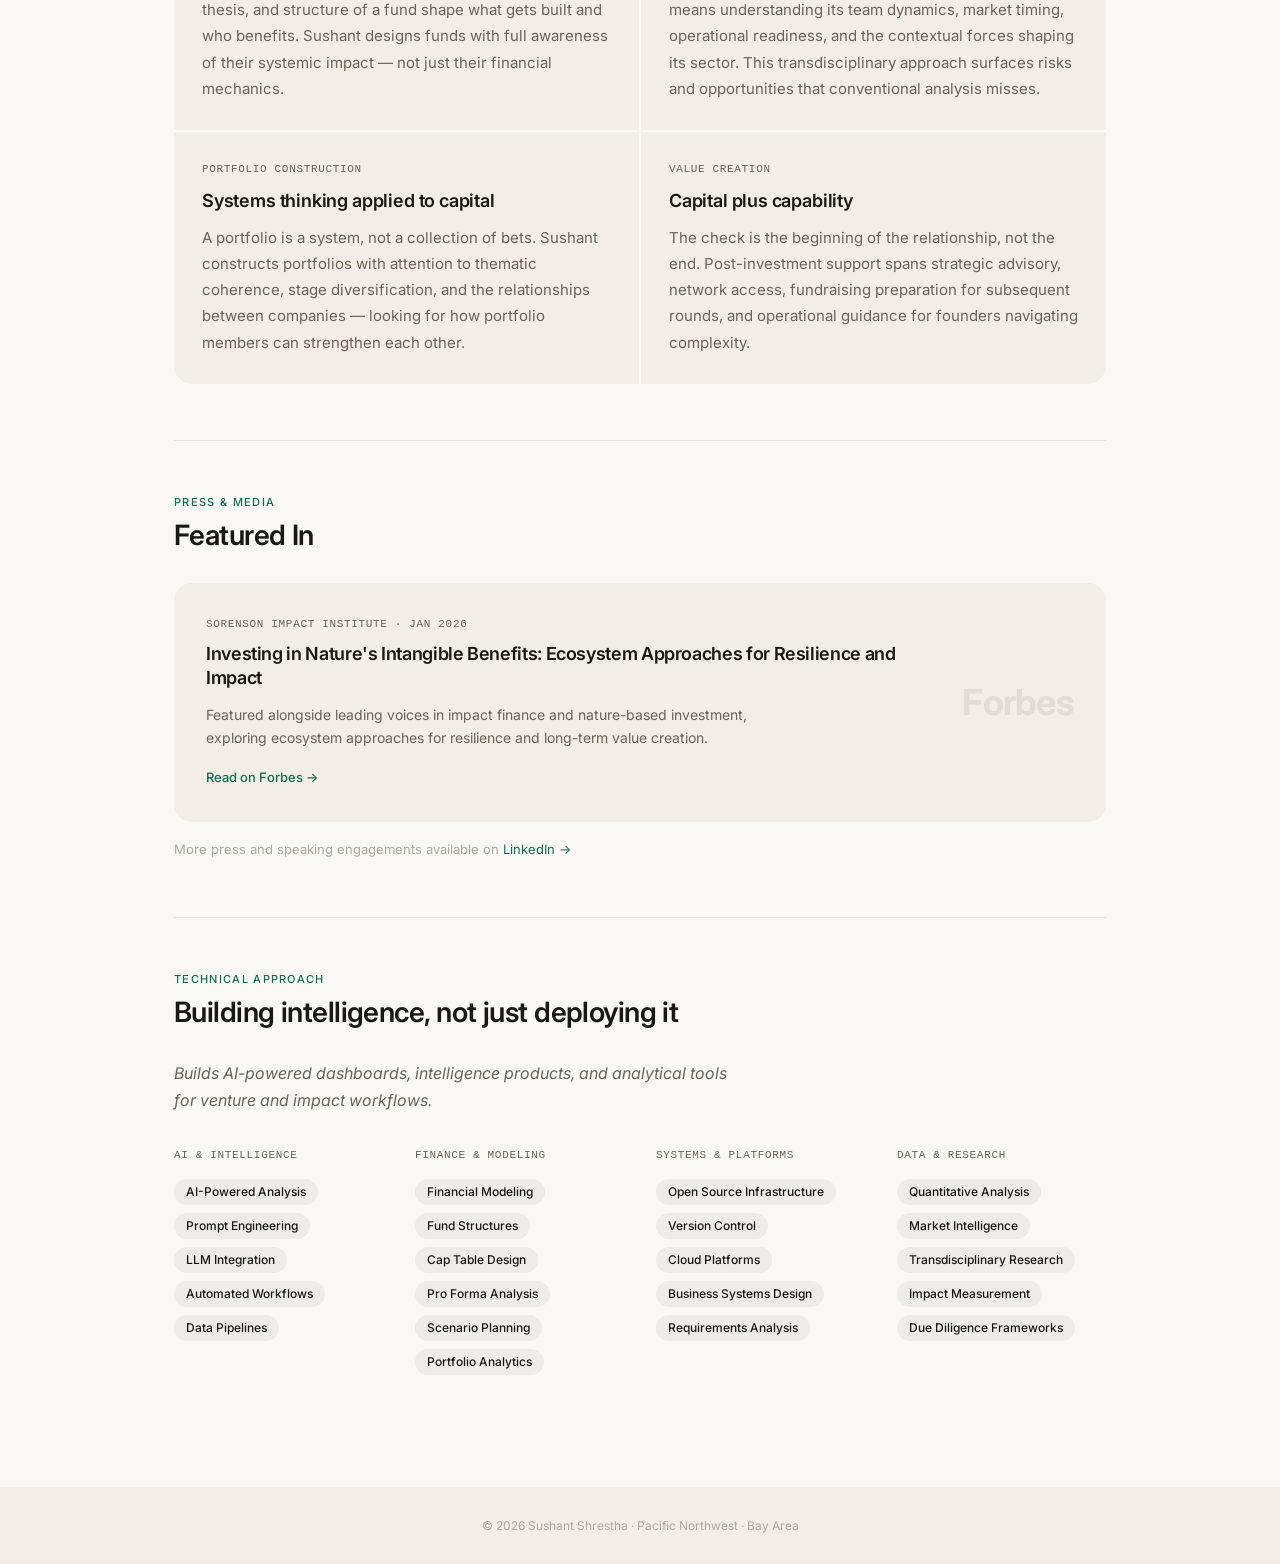
==== commit 62956262: "New geometric shapes on Perspectives page" ====
--- a/pages/about.html
+++ b/pages/about.html
@@ -1,4 +1,4 @@
-﻿<!DOCTYPE html>
+<!DOCTYPE html>
 <html lang="en">
 <head>
   <meta charset="UTF-8">
@@ -30,7 +30,7 @@
         <li><a href="services.html">Services</a></li>
         <li><a href="teaching.html">Perspectives</a></li>
         <li><a href="writing.html">Writing</a></li>
-        <li><a href="intelligence.html">Intel</a></li>
+        <li><a href="intelligence.html">Intelligence</a></li>
         <li><a href="connect.html">Connect</a></li>
       </ul>
     </nav>
@@ -55,7 +55,7 @@
           <img
             src="../assets/img/biopic.jpg"
             alt="Sushant Shrestha"
-            style="width: 100%; border-radius: 12px; object-fit: cover; object-position: center 8%; aspect-ratio: 3/4; display: block;">
+            style="width: 100%; border-radius: 12px; object-fit: cover; object-position: center 20%; aspect-ratio: 3/4; display: block;">
         </div>
 
         <!-- Right: Bio prose -->
@@ -201,8 +201,7 @@
   <!-- ── FOOTER ── -->
   <footer class="site-footer">
     <div class="footer-inner">
-      <span>© 2026 Sushant Shrestha</span>
-      <span>Pacific Northwest · Bay Area</span>
+      © 2026 Sushant Shrestha · Pacific Northwest · Bay Area
     </div>
   </footer>
 
--- a/assets/css/main.css
+++ b/assets/css/main.css
@@ -270,14 +270,10 @@
   max-width: var(--max-w);
   margin: 0 auto;
   padding: 0 var(--pad-x);
-  display: flex;
-  justify-content: space-between;
-  align-items: center;
-  flex-wrap: wrap;
-  gap: 0.5rem;
-  font-family: var(--font-sans);
-  font-size: 13px;
-  color: var(--text-2);
+  text-align: center;
+  font-family: 'Inter', sans-serif;
+  font-size: 12px;
+  color: #aea89e;
 }
 
 /* === BUTTONS === */
@@ -1096,7 +1092,6 @@
   /* Metrics — 2-col */
   .metrics-inner { grid-template-columns: repeat(2, 1fr); gap: 2rem; }
 
-  .footer-inner { flex-direction: column; align-items: flex-start; gap: 0.25rem; }
 }
 
 /* Small mobile */
